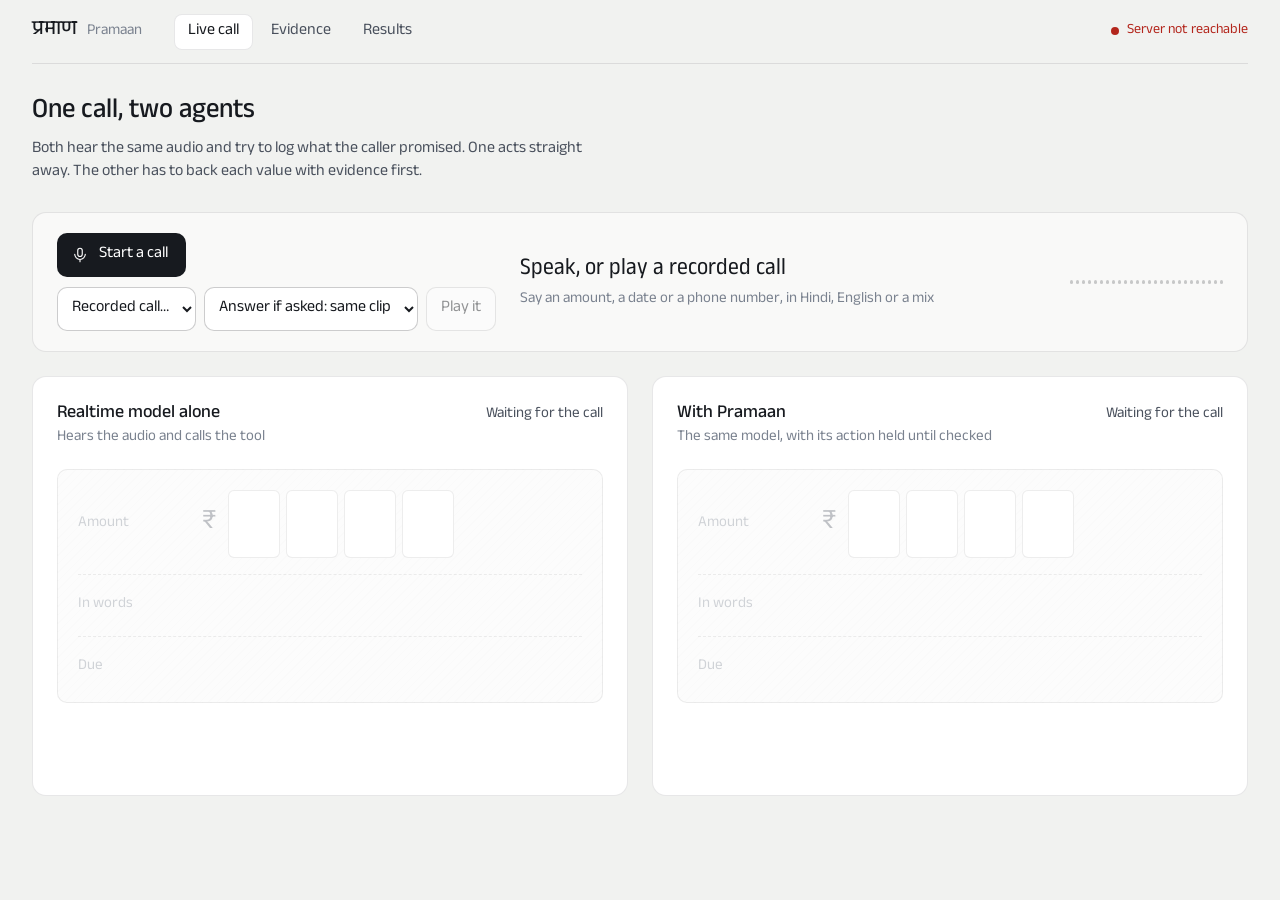
==== ui/index.html @ 0bd8510f "feat(live): add realtime guard server, recorder, offline replay and UI" ====
<!doctype html>
<html lang="en">
<head>
<meta charset="utf-8">
<meta name="viewport" content="width=device-width, initial-scale=1">
<title>Pramaan</title>
<link rel="icon" href="data:,">
<link rel="preconnect" href="https://fonts.googleapis.com">
<link rel="preconnect" href="https://fonts.gstatic.com" crossorigin>
<link href="https://fonts.googleapis.com/css2?family=Anek+Devanagari:wdth,wght@75..125,300..600&display=swap" rel="stylesheet">
<link rel="stylesheet" href="app.css">
</head>
<body>
<div class="shell">
  <div class="bar">
    <div class="mark">प्रमाण <span>Pramaan</span></div>
    <div class="tabs" role="tablist" aria-label="Views">
      <button role="tab" aria-selected="true" data-view="call">Live call</button>
      <button role="tab" aria-selected="false" data-view="evidence">Evidence</button>
      <button role="tab" aria-selected="false" data-view="results">Results</button>
    </div>
    <div class="chip" id="chip"><i></i><span id="chipText">Checking the server</span></div>
  </div>
  <div class="banner" id="fake" role="status">FAKE EVIDENCE. The evidence pipeline is not loaded, so the checks shown on the right are scripted. The two agents and their tool calls are real.</div>
  <div class="banner" id="offline" role="status">OFFLINE REPLAY. No network is used. Both agents repeat the tool call the realtime model made for this recording; the recognisers answer from the recorded cache, and the acoustic check, the decision and the ledger run for real.</div>
  <div class="banner" id="err" role="alert"></div>

  <section class="view on" id="call">
    <h1>One call, two agents</h1>
    <p class="lede">Both hear the same audio and try to log what the caller promised. One acts straight away. The other has to back each value with evidence first.</p>

    <div class="said" id="said">
      <div class="controls">
        <div class="line">
          <button class="play" id="mic">
            <svg viewBox="0 0 24 24" fill="none" stroke="currentColor" stroke-width="1.5" stroke-linecap="round" stroke-linejoin="round"><rect x="9" y="3" width="6" height="11" rx="3"/><path d="M5 11a7 7 0 0 0 14 0M12 18v3"/></svg>
            <span id="micLabel">Start a call</span>
          </button>
        </div>
        <div class="line">
          <label class="sr" for="clip">Recorded call</label>
          <select id="clip"><option value="">Recorded call…</option></select>
          <label class="sr" for="answer">Caller's answer if asked</label>
          <select id="answer"><option value="">Answer if asked: same clip</option><option value="-">Answer if asked: none</option></select>
          <button class="ghost" id="replay" disabled>Play it</button>
        </div>
      </div>
      <div class="quote" id="quote">Speak, or play a recorded call
        <small id="quoteSub">Say an amount, a date or a phone number, in Hindi, English or a mix</small></div>
      <div class="wave" aria-hidden="true" id="wave"></div>
    </div>

    <div class="pair">
      <article class="agent">
        <header><div><h2>Realtime model alone</h2><p>Hears the audio and calls the tool</p></div>
          <div class="status" id="stL">Waiting for the call</div></header>
        <dl class="slip" id="slipL">
          <div class="row" data-slot="amount_rupees"><dt>Amount</dt><dd><div class="cells" id="figL"></div></dd></div>
          <div class="row" data-slot="amount_rupees"><dt>In words</dt><dd class="words" id="wordsL">&nbsp;</dd></div>
          <div class="row" data-slot="due"><dt>Due</dt><dd class="day" id="dayL">&nbsp;</dd></div>
          <div class="row off" data-slot="phone"><dt>Phone</dt><dd><div class="cells phone" id="phoneL"></div></dd></div>
        </dl>
        <p class="note red" id="noteL"></p>
      </article>

      <article class="agent">
        <header><div><h2>With Pramaan</h2><p>The same model, with its action held until checked</p></div>
          <div class="status" id="stR">Waiting for the call</div></header>
        <dl class="slip" id="slipR">
          <div class="row" data-slot="amount_rupees"><dt>Amount</dt><dd><div class="cells" id="figR"></div></dd></div>
          <div class="row" data-slot="amount_rupees"><dt>In words</dt><dd class="words" id="wordsR">&nbsp;</dd></div>
          <div class="row" data-slot="due"><dt>Due</dt><dd class="day" id="dayR">&nbsp;</dd></div>
          <div class="row off" data-slot="phone"><dt>Phone</dt><dd><div class="cells phone" id="phoneR"></div></dd></div>
        </dl>
        <p class="note" id="noteR"></p>
        <div class="ask" id="askR">
          <p class="a"><span>Agent asks</span><b id="askText" style="font-weight:400"></b></p>
          <p class="c" id="ansBox" hidden><span id="ansMeta">Caller</span><b id="ansText" style="font-weight:400"></b></p>
        </div>
      </article>
    </div>
  </section>

  <section class="view" id="evidence">
    <h1 id="evTitle">Why the action was held</h1>
    <p class="lede" id="evLede">Each recogniser listens to the same audio separately, and none of them is told what the model proposed.</p>
    <div class="empty-state" id="evEmpty">No decision yet. Start a call or play a recorded one, and the evidence for the latest action appears here.</div>
    <div class="cols" id="evCols" hidden>
      <div class="panel">
        <h2>What each one heard</h2>
        <table>
          <thead><tr><th>Listener</th><th>Heard</th><th>Value</th><th class="n">Its own confidence</th></tr></thead>
          <tbody id="evRows"></tbody>
        </table>
      </div>
      <div class="panel">
        <h2>When each answer arrived</h2>
        <div class="fall" id="fall"></div>
        <div class="axis"><span></span><div id="axis"></div></div>
        <dl class="kv" id="kv"></dl>
        <h2 style="margin-top:20px">Ledger</h2>
        <ol class="steps" id="steps"></ol>
      </div>
    </div>
  </section>

  <section class="view" id="results">
    <div class="tabs sets" id="sets" hidden><button data-set="synthetic" aria-pressed="true">Synthetic voices</button><button data-set="fresh" aria-pressed="false" hidden>Locked set</button><button data-set="human" aria-pressed="false" hidden>Recorded people</button></div>
    <h1 id="resTitle">The same recorded calls, several ways</h1>
    <p class="lede" id="resLede">Each dot is one call where a caller stated an amount, a date or a number. A red dot is a wrong value that was acted on without anyone being asked.</p>
    <div class="empty-state" id="resEmpty" hidden>No results yet. Run <code>make eval</code>; it writes <code>results/headline.json</code>, and this page shows whatever it contains.</div>
    <div id="resBody" hidden>
      <div class="arms" id="arms"></div>
      <div class="legend"><span><i></i>Right value</span><span><i class="q"></i>Caller was asked</span><span><i class="w"></i>Wrong value, acted on</span></div>
      <div class="cert" id="cert" hidden><div class="big" id="certBig"></div><p id="certText"></p></div>
      <div class="curve" id="curveBox" hidden>
        <h2>Errors against how often it acts without asking</h2>
        <p class="lede" style="margin-top:4px">Moving right, the gate lets more actions through unasked. Lower is better.</p>
        <div id="curve"></div>
        <div class="legend" id="curveLegend"></div>
      </div>
      <div class="sub">
        <div class="panel" id="ablBox" hidden><h2>With one part removed</h2><table><thead><tr><th>Variant</th><th class="n">Wrong, unnoticed</th><th class="n">Asked</th></tr></thead><tbody id="abl"></tbody></table></div>
        <div class="panel" id="shapBox" hidden><h2>What each stage contributed</h2><div class="fall" id="shap"></div></div>
      </div>
      <div id="analysis" hidden>
        <div class="sub">
          <div class="panel"><h2>What happened to the realtime model's wrong values</h2><div class="tiles" id="fate"></div></div>
          <div class="panel" id="qBox" hidden><h2>After the caller was asked</h2><div class="tiles" id="qOut"></div><p class="lede" id="qNote"></p></div>
        </div>
        <div class="sub">
          <div class="panel"><h2>Against asking when two transcribers disagree</h2><table><thead><tr><th>Baseline</th><th class="n">Its result</th><th class="n">Pramaan, no more questions</th><th class="n">Pramaan, no more errors</th></tr></thead><tbody id="matched"></tbody></table><p class="lede">Read off Pramaan's curve after the fact, not certified operating points.</p></div>
          <div class="panel"><h2>By language, and if a vendor is down</h2><table><thead><tr><th>Slice</th><th class="n">Calls</th><th class="n">Sarvam baseline wrong / asked</th><th class="n">Pramaan wrong / asked</th></tr></thead><tbody id="slices"></tbody></table><p class="lede" id="costLine"></p></div>
        </div>
      </div>
    </div>
  </section>
</div>
<script src="app.js"></script>
</body>
</html>
---- ui/app.css ----
/* Direction: a bank counter. The amount is written in figures and in words, and the two must agree.
   Surfaces stay neutral; red ink appears only on the part in doubt. */
:root {
  --paper: #F1F2F0;
  --surface: #F9F9F8;
  --raised: #FFFFFF;
  --ink: #171A1F;
  --ink-2: #4A515D;
  --ink-3: #7A828F;
  --line: rgba(23, 26, 31, .10);
  --line-strong: rgba(23, 26, 31, .22);
  --doubt: #B3261C;
  --doubt-wash: #F8E8E5;
  --ease: cubic-bezier(.2, .7, .2, 1);
  --font: "Anek Devanagari", "Noto Sans Devanagari", system-ui, sans-serif;
}
* { box-sizing: border-box; }
html { background: var(--paper); }
body {
  margin: 0; color: var(--ink); font-family: var(--font); font-size: 16px; line-height: 1.45;
  font-variation-settings: "wdth" 100; font-variant-numeric: tabular-nums; -webkit-font-smoothing: antialiased;
}
button { font: inherit; color: inherit; }
:focus-visible { outline: 2px solid var(--ink); outline-offset: 2px; border-radius: 6px; }

.shell { max-width: 1440px; margin: 0 auto; padding: 0 32px 48px; }

.bar { display: flex; align-items: center; gap: 32px; height: 64px; border-bottom: 1px solid var(--line); }
.mark { display: flex; align-items: baseline; gap: 10px; font-weight: 500; font-size: 20px; letter-spacing: 0; }
.mark span { font-size: 15px; color: var(--ink-3); font-weight: 400; }
.tabs { display: flex; gap: 4px; }
.tabs button {
  height: 36px; padding: 0 14px; border: 0; background: none; border-radius: 8px; color: var(--ink-2); cursor: pointer;
  transition: background-color .15s var(--ease), color .15s var(--ease);
}
.tabs button:hover { background: rgba(23, 26, 31, .05); }
.sets { margin-bottom: 16px; }
.tiles { display: flex; flex-wrap: wrap; gap: 24px; margin-top: 12px; }
.tiles div { min-width: 96px; }
.tiles b { display: block; font-size: 32px; line-height: 1.1; font-weight: 500; }
.tiles b.bad { color: var(--doubt); }
.tiles span { font-size: 14px; color: var(--ink-2); }
.tabs button[aria-selected="true"], .tabs button[aria-pressed="true"] { background: var(--raised); color: var(--ink); box-shadow: inset 0 0 0 1px var(--line); }
.sample { margin-left: auto; font-size: 14px; color: var(--ink-3); }

.view { display: none; padding-top: 32px; }
.view.on { display: block; }
h1 { margin: 0; font-size: 28px; line-height: 1.2; font-weight: 500; font-variation-settings: "wdth" 96; }
h2 { margin: 0; font-size: 18px; font-weight: 500; }
.lede { margin: 8px 0 0; color: var(--ink-2); max-width: 64ch; }

/* What the caller said */
.said { display: grid; grid-template-columns: auto 1fr auto; align-items: center; gap: 24px; margin-top: 28px;
  padding: 20px 24px; background: var(--surface); border: 1px solid var(--line); border-radius: 14px; }
.play { display: inline-flex; align-items: center; gap: 10px; height: 44px; padding: 0 18px 0 14px; border: 0; border-radius: 10px;
  background: var(--ink); color: #fff; cursor: pointer; transition: transform .1s var(--ease), background-color .15s var(--ease); }
.play:hover { background: #2A2F38; }
.play:active { transform: scale(.98); }
.play svg { width: 18px; height: 18px; }
.quote { font-size: 24px; line-height: 1.3; font-variation-settings: "wdth" 92; }
.quote small { display: block; margin-top: 4px; font-size: 15px; color: var(--ink-3); font-variation-settings: "wdth" 100; }
.wave { display: flex; align-items: center; gap: 3px; height: 40px; }
.wave i { width: 3px; border-radius: 2px; background: var(--line-strong); }
.playing .wave i { background: var(--ink-2); }

/* The two agents */
.pair { display: grid; grid-template-columns: 1fr 1fr; gap: 24px; margin-top: 24px; align-items: start; }
.agent { padding: 24px; background: var(--raised); border: 1px solid var(--line); border-radius: 14px; min-height: 468px; }
.agent header { display: flex; justify-content: space-between; align-items: baseline; gap: 16px; }
.agent header p { margin: 0; font-size: 15px; color: var(--ink-3); }
.status { font-size: 15px; color: var(--ink-2); }
.status b { font-weight: 500; color: var(--ink); }
.status.held b { color: var(--doubt); }

/* The slip: the one rich element. Boxed figures above, the same amount in words below. */
.slip { margin-top: 20px; padding: 20px; border-radius: 10px; border: 1px solid var(--line-strong);
  background:
    repeating-linear-gradient(135deg, rgba(23,26,31,.028) 0 1px, transparent 1px 6px),
    var(--surface);
  opacity: .35; transition: opacity .3s var(--ease); }
.slip.live { opacity: 1; }
.row { display: grid; grid-template-columns: 108px 1fr; align-items: center; gap: 16px; }
.row + .row { margin-top: 16px; padding-top: 16px; border-top: 1px dashed var(--line-strong); }
.row dt { font-size: 15px; color: var(--ink-3); }
.row dd { margin: 0; min-height: 28px; }
.cells { display: flex; align-items: stretch; gap: 6px; }
.cells .rs { align-self: center; margin-right: 6px; font-size: 28px; color: var(--ink-2); }
.cell { position: relative; width: 52px; height: 68px; display: grid; place-items: center; background: var(--raised);
  border: 1px solid var(--line-strong); border-radius: 6px; font-size: 44px; line-height: 1; font-weight: 500;
  font-variation-settings: "wdth" 112; padding-top: 6px; transition: background-color .25s var(--ease), border-color .25s var(--ease), color .25s var(--ease); }
.cell.gap { width: 10px; border: 0; background: none; font-size: 28px; color: var(--ink-3); }
.cell.doubt { background: var(--doubt-wash); border-color: var(--doubt); color: var(--doubt); }
.cell.doubt::after { content: attr(data-alt); position: absolute; right: 4px; top: 3px; font-size: 14px; font-weight: 400;
  font-variation-settings: "wdth" 100; color: var(--doubt); opacity: .8; }
.words { font-size: 20px; font-variation-settings: "wdth" 92; }
.words.doubt { color: var(--doubt); }
.day { font-size: 20px; font-variation-settings: "wdth" 92; }

.note { margin: 20px 0 0; padding-left: 14px; border-left: 2px solid var(--line-strong); color: var(--ink-2); max-width: 52ch;
  opacity: 0; transform: translateY(4px); transition: opacity .25s var(--ease), transform .25s var(--ease); }
.note.on { opacity: 1; transform: none; }
.note.red { border-color: var(--doubt); color: var(--ink); }
.note strong { font-weight: 500; }
.ask { margin: 20px 0 0; display: grid; gap: 8px; opacity: 0; transform: translateY(4px);
  transition: opacity .25s var(--ease), transform .25s var(--ease); }
.ask.on { opacity: 1; transform: none; }
.ask p { margin: 0; padding: 12px 16px; border-radius: 10px; max-width: 46ch; }
.ask .a { background: var(--paper); }
.ask .c { justify-self: end; background: var(--ink); color: #fff; }
.ask span { display: block; font-size: 14px; color: var(--ink-3); margin-bottom: 2px; }
.ask .c span { color: rgba(255,255,255,.62); }

/* Evidence */
.cols { display: grid; grid-template-columns: minmax(0, 7fr) minmax(0, 5fr); gap: 24px; margin-top: 28px; align-items: start; }
.panel { background: var(--raised); border: 1px solid var(--line); border-radius: 14px; padding: 24px; }
table { width: 100%; border-collapse: collapse; margin-top: 16px; }
th { text-align: left; font-weight: 400; font-size: 15px; color: var(--ink-3); padding: 0 12px 8px 0; border-bottom: 1px solid var(--line); }
td { padding: 12px 12px 12px 0; border-bottom: 1px solid var(--line); vertical-align: baseline; }
tr:last-child td { border-bottom: 0; }
td.n, th.n { text-align: right; padding-right: 0; }
td small { display: block; color: var(--ink-3); font-size: 14px; }
.heard { font-size: 18px; font-weight: 500; }
.bad { color: var(--doubt); }
.late { color: var(--ink-3); }

.fall { margin-top: 20px; position: relative; padding-bottom: 28px; }
.fall .lane { display: grid; grid-template-columns: 148px 1fr; align-items: center; gap: 12px; height: 32px; }
.fall .lane span { font-size: 15px; color: var(--ink-2); white-space: nowrap; }
.track { position: relative; height: 12px; }
.track b { position: absolute; top: 0; height: 12px; border-radius: 3px; background: var(--ink-2); }
.track b.late { background: none; box-shadow: inset 0 0 0 1px var(--line-strong);
  background-image: repeating-linear-gradient(135deg, var(--line-strong) 0 1px, transparent 1px 5px); }
.deadline { position: absolute; top: 0; bottom: 20px; left: calc(160px + (100% - 160px) * .75); width: 0; border-left: 1px dashed var(--doubt); }
.deadline em { position: absolute; bottom: -22px; left: -64px; width: 128px; text-align: center; font-style: normal; font-size: 14px; color: var(--doubt); }
.axis { display: grid; grid-template-columns: 148px 1fr; gap: 12px; margin-top: 4px; font-size: 14px; color: var(--ink-3); }
.axis div { display: flex; justify-content: space-between; }
.kv { margin: 16px 0 0; display: grid; grid-template-columns: auto 1fr; gap: 8px 16px; font-size: 15px; }
.kv dt { color: var(--ink-3); } .kv dd { margin: 0; overflow-wrap: anywhere; }

/* Results */
.arms { margin-top: 28px; background: var(--raised); border: 1px solid var(--line); border-radius: 14px; padding: 8px 24px; }
.arm { display: grid; grid-template-columns: 232px 1fr 112px 112px; align-items: center; gap: 24px; padding: 16px 0; border-bottom: 1px solid var(--line); }
.arm:last-child { border-bottom: 0; }
.arm.head { padding: 12px 0 8px; font-size: 15px; color: var(--ink-3); }
.arm h3 { margin: 0; font-size: 18px; font-weight: 500; }
.arm p { margin: 2px 0 0; font-size: 15px; color: var(--ink-3); }
.dots { display: grid; grid-template-columns: repeat(50, 1fr); gap: 4px; max-width: 760px; }
.dots i { aspect-ratio: 1; border-radius: 50%; background: rgba(23,26,31,.13); }
.dots i.w { background: var(--doubt); }
.dots i.q { background: none; box-shadow: inset 0 0 0 1.5px var(--ink-2); }
.fig { text-align: right; font-size: 28px; font-weight: 500; font-variation-settings: "wdth" 108; line-height: 1; }
.fig small { font-size: 15px; font-weight: 400; color: var(--ink-3); margin-left: 2px; }
.fig.bad { color: var(--doubt); }
.arm.ours { margin: 0 -24px; padding-left: 24px; padding-right: 24px; background: var(--surface); border-radius: 0 0 14px 14px; }
.legend { display: flex; gap: 24px; margin-top: 16px; font-size: 15px; color: var(--ink-2); }
.legend span { display: inline-flex; align-items: center; gap: 8px; }
.legend i { width: 10px; height: 10px; border-radius: 50%; background: rgba(23,26,31,.13); }
.legend i.w { background: var(--doubt); } .legend i.q { background: none; box-shadow: inset 0 0 0 1.5px var(--ink-2); }
.cert { margin-top: 24px; display: grid; grid-template-columns: auto 1fr; gap: 24px; align-items: center; padding: 20px 24px;
  border: 1px solid var(--line-strong); border-radius: 10px;
  background: repeating-linear-gradient(135deg, rgba(23,26,31,.028) 0 1px, transparent 1px 6px), var(--surface); }
.cert .big { font-size: 44px; line-height: 1; font-weight: 500; font-variation-settings: "wdth" 112; }
.cert p { margin: 0; color: var(--ink-2); max-width: 70ch; }
.cert p strong { color: var(--ink); font-weight: 500; }

@media (max-width: 960px) {
  .shell { padding: 0 16px 32px; }
  .bar { flex-wrap: wrap; height: auto; padding: 12px 0; gap: 12px; }
  .sample { margin-left: 0; width: 100%; }
  .said, .pair, .cols, .cert { grid-template-columns: 1fr; }
  .wave { display: none; }
  .quote { font-size: 20px; }
  .cell { width: 40px; height: 56px; font-size: 34px; }
  .row { grid-template-columns: 1fr; gap: 6px; }
  .arm { grid-template-columns: 1fr 1fr; gap: 12px; }
  .arm .dots { grid-column: 1 / -1; order: 3; grid-template-columns: repeat(25, 1fr); }
  .arm.head { display: none; }
  .fall .lane, .axis { grid-template-columns: 104px 1fr; }
  .deadline { left: calc(116px + (100% - 116px) * .75); }
}
@media (prefers-reduced-motion: reduce) { * { transition: none !important; } }

/* ---- additions for the live app ---- */
.chip { margin-left: auto; display: inline-flex; align-items: center; gap: 8px; font-size: 14px; color: var(--ink-3); }
.chip i { width: 8px; height: 8px; border-radius: 50%; background: var(--ink-3); }
.chip.ok i { background: #2E7D4F; }
.chip.bad { color: var(--doubt); } .chip.bad i { background: var(--doubt); }
.banner { display: none; margin-top: 16px; padding: 10px 16px; border: 1px solid var(--doubt); border-radius: 10px;
  background: var(--doubt-wash); color: var(--doubt); font-weight: 500; }
.banner.on { display: block; }
.said { grid-template-columns: auto 1fr auto; }
.controls { display: flex; flex-direction: column; gap: 10px; }
.controls .line { display: flex; gap: 8px; align-items: center; flex-wrap: wrap; }
.play.live { background: var(--doubt); }
.ghost { height: 44px; padding: 0 14px; border-radius: 10px; border: 1px solid var(--line-strong); background: var(--raised); cursor: pointer; }
.ghost:hover { background: var(--surface); }
.ghost:disabled, .play:disabled { opacity: .45; cursor: default; }
select { font: inherit; color: inherit; height: 44px; max-width: 220px; padding: 0 10px; border-radius: 10px;
  border: 1px solid var(--line-strong); background: var(--raised); }
label.sr { position: absolute; width: 1px; height: 1px; overflow: hidden; clip: rect(0 0 0 0); }
.quote { min-width: 0; }
.wave i { height: 4px; transition: height .08s linear; }
.cells { flex-wrap: wrap; }
.cells.phone .cell { width: 38px; height: 52px; font-size: 32px; }
.cell.empty { color: transparent; }
.row.off { display: none; }
.agent { min-height: 420px; }
.note { display: none; } .note.on { display: block; }
.ask { display: none; } .ask.on { display: grid; }
.ask p[hidden] { display: none; }
.empty-state { margin-top: 28px; padding: 32px 24px; border: 1px dashed var(--line-strong); border-radius: 14px; color: var(--ink-2); }
.track b.self { background: var(--doubt); }
.deadline { left: 0; }
.curve { margin-top: 24px; background: var(--raised); border: 1px solid var(--line); border-radius: 14px; padding: 24px; }
.curve svg { width: 100%; height: auto; display: block; margin-top: 12px; }
.curve text { font-family: var(--font); font-size: 13px; fill: var(--ink-3); }
.sub { margin-top: 24px; display: grid; grid-template-columns: 1fr 1fr; gap: 24px; }
.steps { margin: 12px 0 0; padding: 0; list-style: none; display: flex; flex-wrap: wrap; gap: 6px 4px; font-size: 15px; color: var(--ink-2); }
.steps li + li::before { content: "→"; margin: 0 6px; color: var(--ink-3); }
.steps li.voided { color: var(--doubt); }
.fig.na { color: var(--ink-3); font-size: 18px; font-weight: 400; }
.arm { grid-template-columns: 232px 1fr 112px 112px; }
@media (max-width: 960px) {
  .chip { margin-left: 0; }
  .sub { grid-template-columns: 1fr; }
  .cells.phone .cell { width: 27px; height: 40px; font-size: 22px; }
  .cells.phone { gap: 3px; }
  select { max-width: 100%; flex: 1; }
  .agent { padding: 16px; min-height: 0; }
  .panel { padding: 16px; overflow-x: auto; }
  .arm { grid-template-columns: 1fr 1fr; }
  .deadline { left: 0; }
}
.fall { --lab: 148px; --f: .75; }
.fall .lane, .axis { grid-template-columns: var(--lab) 1fr; }
.deadline { left: calc(var(--lab) + 12px + (100% - var(--lab) - 12px) * var(--f)); }
.day.bad { color: var(--doubt); }
@media (max-width: 960px) {
  .fall { --lab: 104px; }
  .fall .lane, .axis { grid-template-columns: var(--lab) 1fr; }
  .deadline { left: calc(var(--lab) + 12px + (100% - var(--lab) - 12px) * var(--f)); }
  .axis { --lab: 104px; }
}
.axis { --lab: 148px; }
.row + .row { margin-top: 0; padding-top: 0; border-top: 0; }
.row:not(.off) ~ .row:not(.off) { margin-top: 16px; padding-top: 16px; border-top: 1px dashed var(--line-strong); }
.cells.phone { flex-wrap: nowrap; }
@media (max-width: 960px) {
  .said { grid-template-columns: 1fr; gap: 16px; }
  .cells.phone { gap: 3px; }
  .cells.phone .cell { flex: 1 1 0; min-width: 0; max-width: 30px; width: auto; height: 40px; font-size: 22px; }
  .cells.phone .cell.doubt::after { font-size: 11px; right: 2px; top: 1px; }
  .slip { padding: 14px; }
}
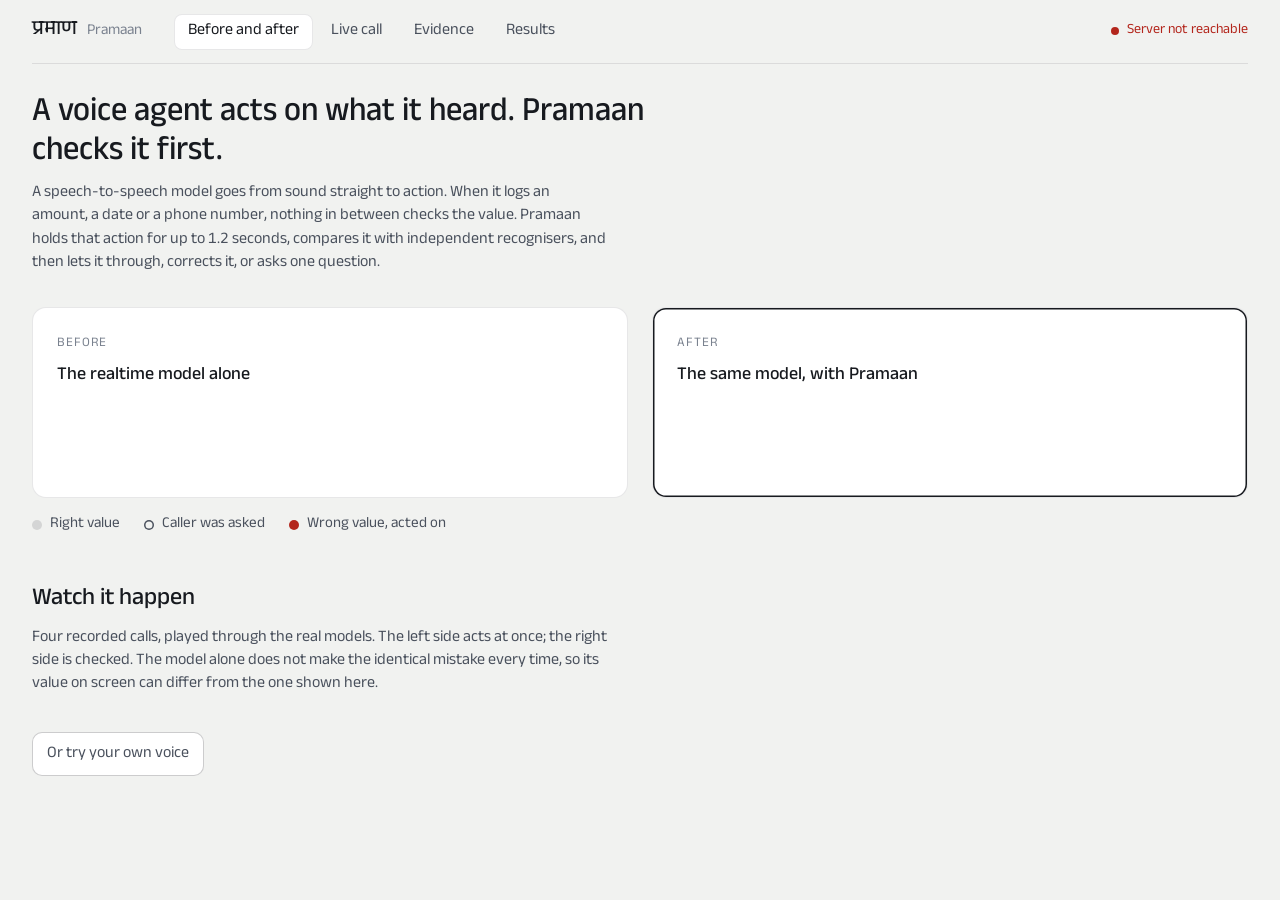
==== commit a0a00463: "feat(ui): add before-and-after view with four playable demo calls" ====
--- a/ui/index.html
+++ b/ui/index.html
@@ -15,7 +15,8 @@
   <div class="bar">
     <div class="mark">प्रमाण <span>Pramaan</span></div>
     <div class="tabs" role="tablist" aria-label="Views">
-      <button role="tab" aria-selected="true" data-view="call">Live call</button>
+      <button role="tab" aria-selected="true" data-view="overview">Before and after</button>
+      <button role="tab" aria-selected="false" data-view="call">Live call</button>
       <button role="tab" aria-selected="false" data-view="evidence">Evidence</button>
       <button role="tab" aria-selected="false" data-view="results">Results</button>
     </div>
@@ -25,7 +26,41 @@
   <div class="banner" id="offline" role="status">OFFLINE REPLAY. No network is used. Both agents repeat the tool call the realtime model made for this recording; the recognisers answer from the recorded cache, and the acoustic check, the decision and the ledger run for real.</div>
   <div class="banner" id="err" role="alert"></div>
 
-  <section class="view on" id="call">
+  <section class="view on" id="overview">
+    <h1>A voice agent acts on what it heard. Pramaan checks it first.</h1>
+    <p class="lede">A speech-to-speech model goes from sound straight to action. When it logs an amount, a date or a phone number, nothing in between checks the value. Pramaan holds that action for up to 1.2 seconds, compares it with independent recognisers, and then lets it through, corrects it, or asks one question.</p>
+
+    <div class="ba" id="ba" hidden>
+      <article class="panel before">
+        <span class="tag">Before</span>
+        <h2>The realtime model alone</h2>
+        <div class="big bad" id="baBefore"></div>
+        <p id="baBeforeText"></p>
+        <div class="dots" id="baBeforeDots" role="img"></div>
+      </article>
+      <article class="panel after">
+        <span class="tag">After</span>
+        <h2>The same model, with Pramaan</h2>
+        <div class="big" id="baAfter"></div>
+        <p id="baAfterText"></p>
+        <div class="dots" id="baAfterDots" role="img"></div>
+      </article>
+    </div>
+    <div class="legend"><span><i></i>Right value</span><span><i class="q"></i>Caller was asked</span><span><i class="w"></i>Wrong value, acted on</span></div>
+    <p class="lede" id="baNote"></p>
+
+    <div class="panel flow" id="flow" hidden>
+      <h2>What happened to the model's wrong values</h2>
+      <div class="tiles" id="flowTiles"></div>
+    </div>
+
+    <h2 class="sec">Watch it happen</h2>
+    <p class="lede">Four recorded calls, played through the real models. The left side acts at once; the right side is checked. The model alone does not make the identical mistake every time, so its value on screen can differ from the one shown here.</p>
+    <div class="cards" id="cards"></div>
+    <p class="lede"><button class="ghost" id="goLive">Or try your own voice</button></p>
+  </section>
+
+  <section class="view" id="call">
     <h1>One call, two agents</h1>
     <p class="lede">Both hear the same audio and try to log what the caller promised. One acts straight away. The other has to back each value with evidence first.</p>
 
--- a/ui/app.css
+++ b/ui/app.css
@@ -35,6 +35,31 @@
 }
 .tabs button:hover { background: rgba(23, 26, 31, .05); }
 .sets { margin-bottom: 16px; }
+#overview h1 { max-width: 34ch; font-size: 34px; line-height: 1.15; }
+#goLive { margin-top: 8px; }
+.ba { display: grid; grid-template-columns: 1fr 1fr; gap: 24px; margin-top: 32px; }
+.ba h2 { margin: 8px 0 0; }
+.ba .tag { font-size: 13px; letter-spacing: .08em; text-transform: uppercase; color: var(--ink-3); }
+.ba .big { font-size: 88px; line-height: 1; font-weight: 500; font-variation-settings: "wdth" 112; margin: 16px 0 8px; }
+.ba .big.bad { color: var(--doubt); }
+.ba .big small { font-size: 20px; color: var(--ink-3); font-weight: 400; margin-left: 8px; }
+.ba p { margin: 0 0 20px; color: var(--ink-2); min-height: 3em; }
+.ba .dots { grid-template-columns: repeat(20, 1fr); gap: 6px; max-width: 420px; }
+.ba .after { box-shadow: inset 0 0 0 1.5px var(--ink); }
+.flow { margin-top: 24px; }
+h2.sec { margin: 48px 0 0; font-size: 24px; font-weight: 500; }
+.cards { display: grid; grid-template-columns: repeat(4, 1fr); gap: 16px; margin-top: 20px; }
+.card { background: var(--raised); border: 1px solid var(--line); border-radius: 14px; padding: 20px; display: flex; flex-direction: column; gap: 12px; }
+.card h3 { margin: 0; font-size: 17px; font-weight: 500; }
+.card .said { font-size: 16px; color: var(--ink-2); margin: 0; padding: 0; background: none; border: 0; display: block; }
+.card dl { margin: 0; display: grid; grid-template-columns: auto 1fr; gap: 4px 12px; font-size: 15px; }
+.card dt { color: var(--ink-3); }
+.card dd { margin: 0; }
+.card dd.bad { color: var(--doubt); text-decoration: line-through; text-decoration-thickness: 1px; }
+.card .why { font-size: 14px; color: var(--ink-3); margin: 0; flex: 1; }
+.card button { align-self: flex-start; }
+@media (max-width: 1100px) { .cards { grid-template-columns: 1fr 1fr; } }
+@media (max-width: 720px) { .ba, .cards { grid-template-columns: 1fr; } .ba .big { font-size: 64px; } }
 .tiles { display: flex; flex-wrap: wrap; gap: 24px; margin-top: 12px; }
 .tiles div { min-width: 96px; }
 .tiles b { display: block; font-size: 32px; line-height: 1.1; font-weight: 500; }
@@ -64,7 +89,7 @@
 .playing .wave i { background: var(--ink-2); }
 
 /* The two agents */
-.pair { display: grid; grid-template-columns: 1fr 1fr; gap: 24px; margin-top: 24px; align-items: start; }
+.pair { display: grid; grid-template-columns: minmax(0, 1fr) minmax(0, 1fr); gap: 24px; margin-top: 24px; align-items: start; }
 .agent { padding: 24px; background: var(--raised); border: 1px solid var(--line); border-radius: 14px; min-height: 468px; }
 .agent header { display: flex; justify-content: space-between; align-items: baseline; gap: 16px; }
 .agent header p { margin: 0; font-size: 15px; color: var(--ink-3); }
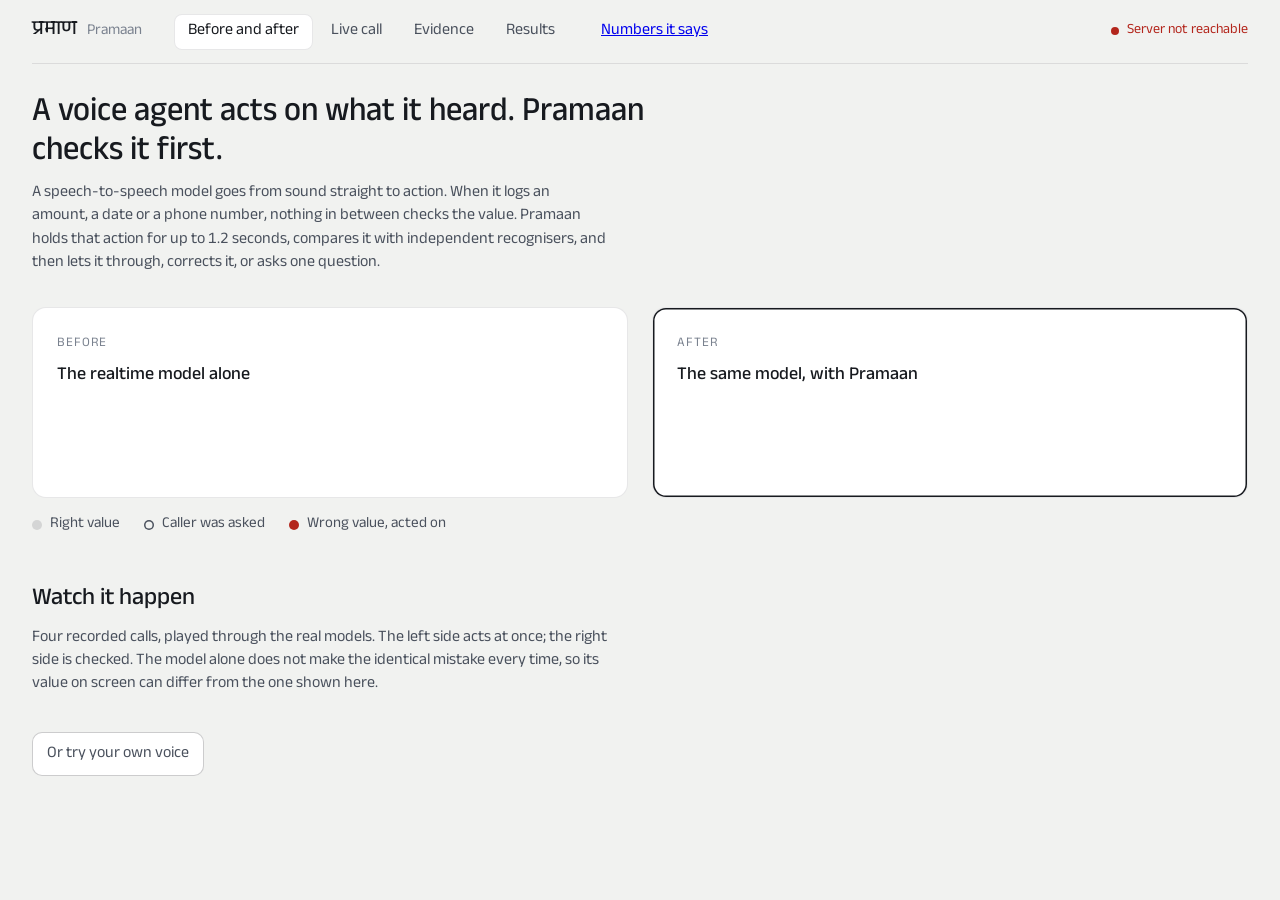
==== commit bd7ebbb9: "feat(eval): score locked set 2 and show it in the results view" ====
--- a/ui/index.html
+++ b/ui/index.html
@@ -20,6 +20,7 @@
       <button role="tab" aria-selected="false" data-view="evidence">Evidence</button>
       <button role="tab" aria-selected="false" data-view="results">Results</button>
     </div>
+    <a class="side" href="speak.html">Numbers it says</a>
     <div class="chip" id="chip"><i></i><span id="chipText">Checking the server</span></div>
   </div>
   <div class="banner" id="fake" role="status">FAKE EVIDENCE. The evidence pipeline is not loaded, so the checks shown on the right are scripted. The two agents and their tool calls are real.</div>
@@ -140,7 +141,7 @@
   </section>
 
   <section class="view" id="results">
-    <div class="tabs sets" id="sets" hidden><button data-set="synthetic" aria-pressed="true">Synthetic voices</button><button data-set="fresh" aria-pressed="false" hidden>Locked set</button><button data-set="human" aria-pressed="false" hidden>Recorded people</button></div>
+    <div class="tabs sets" id="sets" hidden><button data-set="synthetic" aria-pressed="true">Synthetic voices</button><button data-set="fresh2" aria-pressed="false" hidden>Locked set 2</button><button data-set="fresh" aria-pressed="false" hidden>Locked set 1</button><button data-set="human" aria-pressed="false" hidden>Recorded people</button></div>
     <h1 id="resTitle">The same recorded calls, several ways</h1>
     <p class="lede" id="resLede">Each dot is one call where a caller stated an amount, a date or a number. A red dot is a wrong value that was acted on without anyone being asked.</p>
     <div class="empty-state" id="resEmpty" hidden>No results yet. Run <code>make eval</code>; it writes <code>results/headline.json</code>, and this page shows whatever it contains.</div>
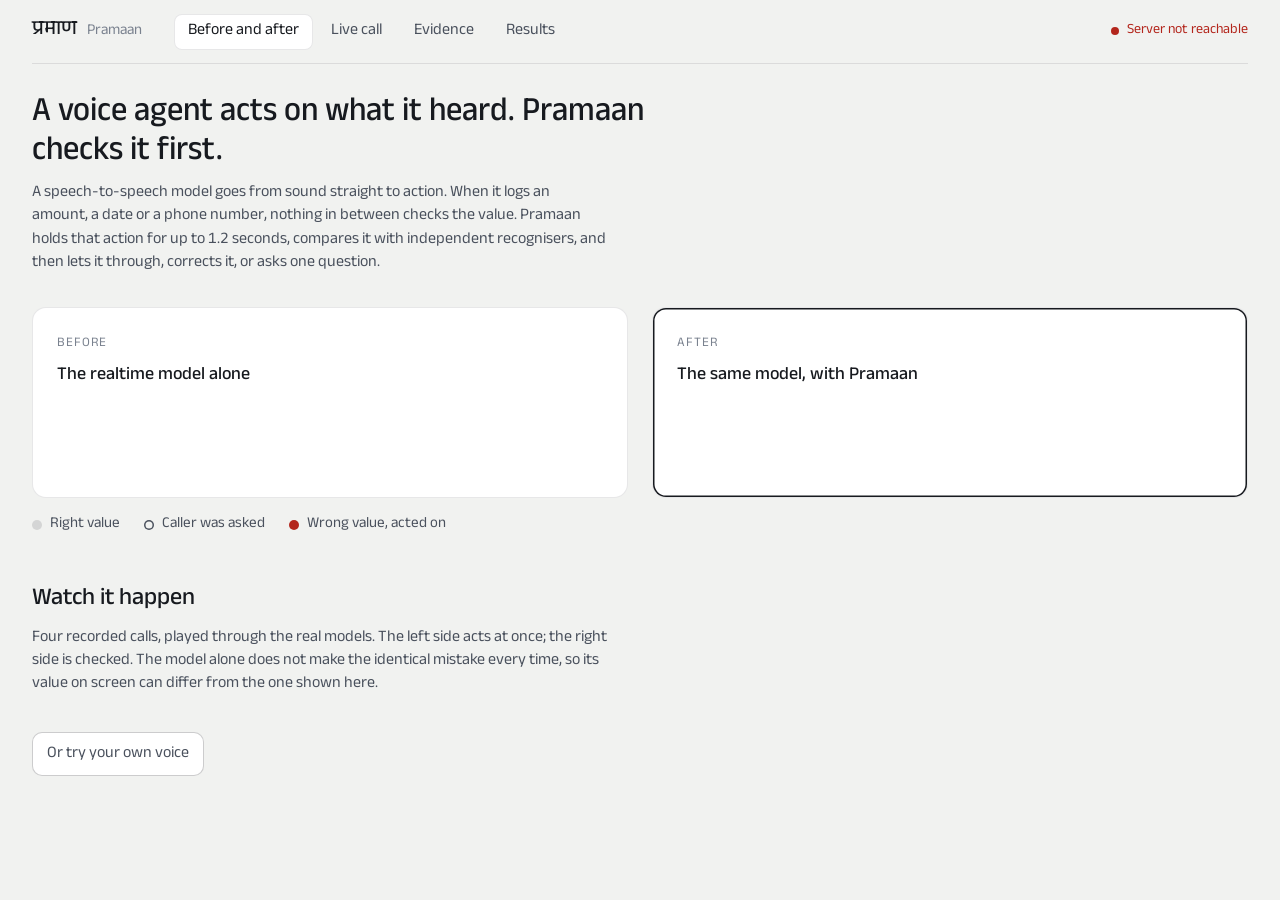
==== commit 46570f5b: "fix(live): drop the speak router wiring committed without its package" ====
--- a/ui/index.html
+++ b/ui/index.html
@@ -20,7 +20,6 @@
       <button role="tab" aria-selected="false" data-view="evidence">Evidence</button>
       <button role="tab" aria-selected="false" data-view="results">Results</button>
     </div>
-    <a class="side" href="speak.html">Numbers it says</a>
     <div class="chip" id="chip"><i></i><span id="chipText">Checking the server</span></div>
   </div>
   <div class="banner" id="fake" role="status">FAKE EVIDENCE. The evidence pipeline is not loaded, so the checks shown on the right are scripted. The two agents and their tool calls are real.</div>
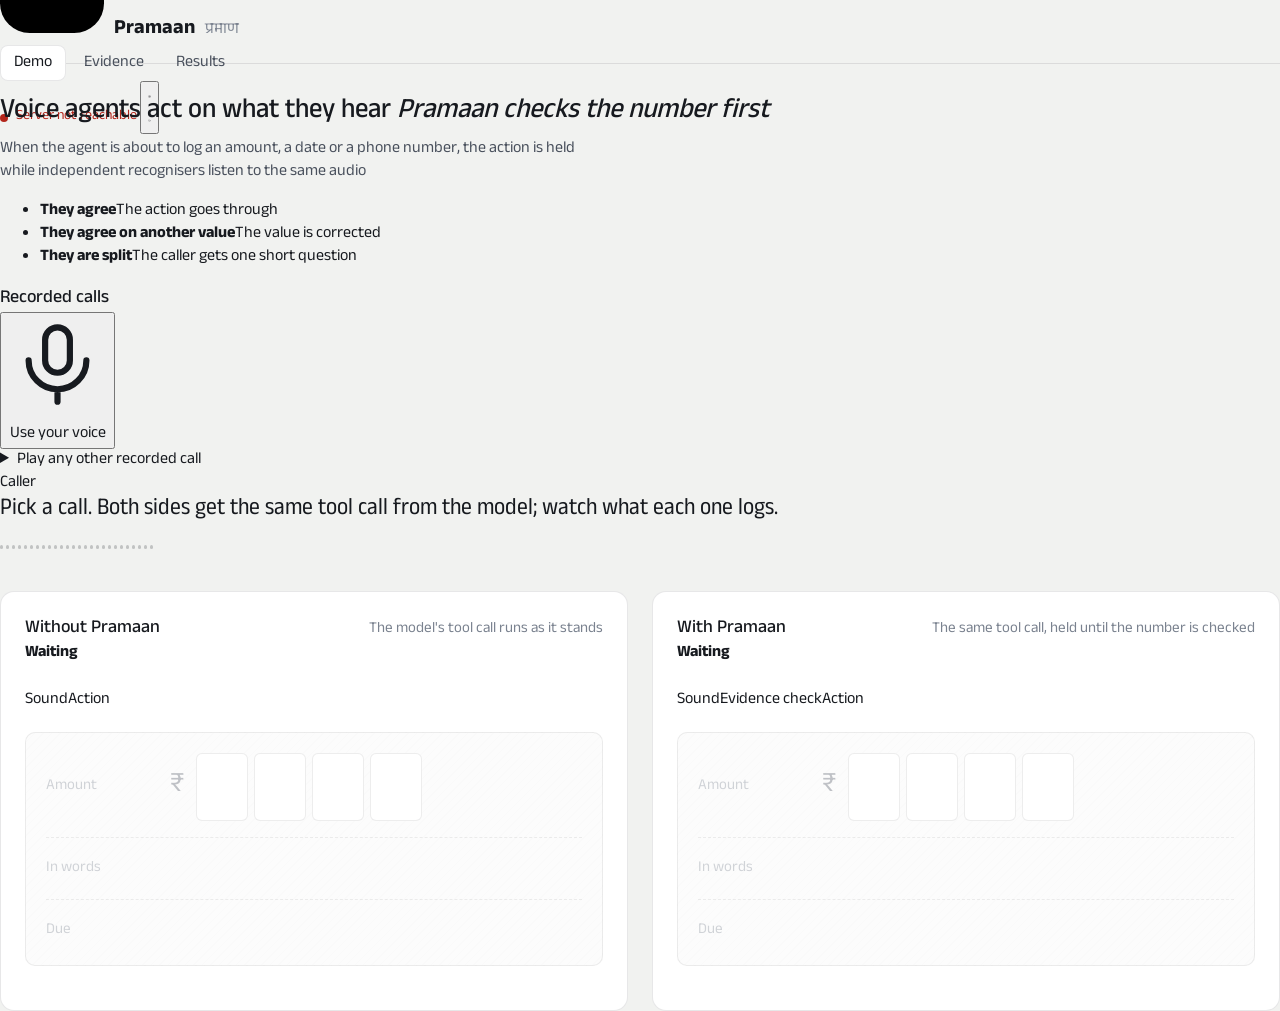
==== commit 11933f79: "feat(te): add Telugu with its own lexicon, acoustic model and measured results" ====
--- a/ui/index.html
+++ b/ui/index.html
@@ -5,121 +5,165 @@
 <meta name="viewport" content="width=device-width, initial-scale=1">
 <title>Pramaan</title>
 <link rel="icon" href="data:,">
+<script>
+  // Dark is the default, as in the Equal app. Set before first paint so a saved choice does not flash.
+  let saved = null;
+  try { saved = localStorage.getItem('pramaan-theme'); } catch (e) { /* private mode */ }
+  document.documentElement.dataset.theme = saved || 'dark';
+</script>
 <link rel="preconnect" href="https://fonts.googleapis.com">
 <link rel="preconnect" href="https://fonts.gstatic.com" crossorigin>
-<link href="https://fonts.googleapis.com/css2?family=Anek+Devanagari:wdth,wght@75..125,300..600&display=swap" rel="stylesheet">
-<link rel="stylesheet" href="app.css">
+<link href="https://fonts.googleapis.com/css2?family=Anek+Devanagari:wght@400..700&family=DM+Sans:opsz,wght@9..40,400..800&display=swap" rel="stylesheet">
+<link rel="stylesheet" href="app.css?v=22">
 </head>
 <body>
-<div class="shell">
-  <div class="bar">
-    <div class="mark">प्रमाण <span>Pramaan</span></div>
-    <div class="tabs" role="tablist" aria-label="Views">
-      <button role="tab" aria-selected="true" data-view="overview">Before and after</button>
-      <button role="tab" aria-selected="false" data-view="call">Live call</button>
+<header class="bar">
+  <div class="wrap bar-in">
+    <div class="mark">
+      <svg viewBox="0 0 28 28" aria-hidden="true"><rect width="28" height="28" rx="8" fill="var(--lime)"/><path d="M7 14.5l4.6 4.6L21 9.5" fill="none" stroke="var(--lime-ink)" stroke-width="2.6" stroke-linecap="round" stroke-linejoin="round"/></svg>
+      <b>Pramaan</b><span lang="hi">प्रमाण</span>
+    </div>
+    <nav class="tabs" role="tablist" aria-label="Views">
+      <button role="tab" aria-selected="true" data-view="demo">Demo</button>
       <button role="tab" aria-selected="false" data-view="evidence">Evidence</button>
       <button role="tab" aria-selected="false" data-view="results">Results</button>
-    </div>
-    <div class="chip" id="chip"><i></i><span id="chipText">Checking the server</span></div>
+    </nav>
+    <div class="bar-end">
+      <div class="chip" id="chip"><i></i><span id="chipText">Checking the server</span></div>
+      <button class="icon-btn" id="theme" aria-label="Switch theme">
+        <svg class="sun" viewBox="0 0 24 24" fill="none" stroke="currentColor" stroke-width="1.5" stroke-linecap="round" aria-hidden="true"><circle cx="12" cy="12" r="4"/><path d="M12 2.5v2.2M12 19.3v2.2M2.5 12h2.2M19.3 12h2.2M5.3 5.3l1.5 1.5M17.2 17.2l1.5 1.5M5.3 18.7l1.5-1.5M17.2 6.8l1.5-1.5"/></svg>
+        <svg class="moon" viewBox="0 0 24 24" fill="none" stroke="currentColor" stroke-width="1.5" stroke-linecap="round" stroke-linejoin="round" aria-hidden="true"><path d="M20 14.5A8.5 8.5 0 0 1 9.5 4a8.5 8.5 0 1 0 10.5 10.5z"/></svg>
+      </button>
+    </div>
   </div>
-  <div class="banner" id="fake" role="status">FAKE EVIDENCE. The evidence pipeline is not loaded, so the checks shown on the right are scripted. The two agents and their tool calls are real.</div>
-  <div class="banner" id="offline" role="status">OFFLINE REPLAY. No network is used. Both agents repeat the tool call the realtime model made for this recording; the recognisers answer from the recorded cache, and the acoustic check, the decision and the ledger run for real.</div>
+</header>
+
+<main>
+  <div class="banner" id="fake" role="status">Scripted checks: the evidence pipeline is not loaded. The agents and their tool calls are real.</div>
   <div class="banner" id="err" role="alert"></div>
 
-  <section class="view on" id="overview">
-    <h1>A voice agent acts on what it heard. Pramaan checks it first.</h1>
-    <p class="lede">A speech-to-speech model goes from sound straight to action. When it logs an amount, a date or a phone number, nothing in between checks the value. Pramaan holds that action for up to 1.2 seconds, compares it with independent recognisers, and then lets it through, corrects it, or asks one question.</p>
-
-    <div class="ba" id="ba" hidden>
-      <article class="panel before">
-        <span class="tag">Before</span>
-        <h2>The realtime model alone</h2>
-        <div class="big bad" id="baBefore"></div>
-        <p id="baBeforeText"></p>
-        <div class="dots" id="baBeforeDots" role="img"></div>
-      </article>
-      <article class="panel after">
-        <span class="tag">After</span>
-        <h2>The same model, with Pramaan</h2>
-        <div class="big" id="baAfter"></div>
-        <p id="baAfterText"></p>
-        <div class="dots" id="baAfterDots" role="img"></div>
-      </article>
-    </div>
-    <div class="legend"><span><i></i>Right value</span><span><i class="q"></i>Caller was asked</span><span><i class="w"></i>Wrong value, acted on</span></div>
-    <p class="lede" id="baNote"></p>
-
-    <div class="panel flow" id="flow" hidden>
-      <h2>What happened to the model's wrong values</h2>
-      <div class="tiles" id="flowTiles"></div>
-    </div>
-
-    <h2 class="sec">Watch it happen</h2>
-    <p class="lede">Four recorded calls, played through the real models. The left side acts at once; the right side is checked. The model alone does not make the identical mistake every time, so its value on screen can differ from the one shown here.</p>
-    <div class="cards" id="cards"></div>
-    <p class="lede"><button class="ghost" id="goLive">Or try your own voice</button></p>
+  <section class="view on" id="demo">
+    <div class="band"><div class="wrap hero">
+      <div class="pitch">
+        <h1>Voice agents act on what they hear <em>Pramaan checks the number first</em></h1>
+        <p class="lede">When the agent is about to log an amount, a date or a phone number, the action is held while independent recognisers listen to the same audio</p>
+        <ul class="outcomes">
+          <li><b>They agree</b><span>The action goes through</span></li>
+          <li class="o-fix"><b>They agree on another value</b><span>The value is corrected</span></li>
+          <li class="o-ask"><b>They are split</b><span>The caller gets one short question</span></li>
+        </ul>
+      </div>
+
+      <section class="score" id="ba" hidden aria-labelledby="scoreTitle">
+        <div class="score-head">
+          <h2 id="scoreTitle">Across <span id="scoreN"></span> recorded calls</h2>
+          <div class="seg" id="baPick" role="group" aria-label="Compare Pramaan against"></div>
+        </div>
+        <div class="score-grid">
+          <div class="side">
+            <p class="lab" id="baLab">Without Pramaan</p>
+            <p class="big bad" id="baBefore"></p>
+            <p class="sm" id="baBeforeText"></p>
+            <div class="dots" id="baBeforeDots" role="img"></div>
+          </div>
+          <div class="side ours">
+            <p class="lab">With Pramaan</p>
+            <p class="big good" id="baAfter"></p>
+            <p class="sm" id="baAfterText"></p>
+            <div class="dots" id="baAfterDots" role="img"></div>
+          </div>
+        </div>
+        <div class="legend"><span><i></i>Right value</span><span><i class="q"></i>Caller asked once</span><span><i class="w"></i>Wrong value acted on</span></div>
+        <p class="fine" id="baNote"></p>
+      </section>
+    </div></div>
+
+    <div class="wrap console" id="console">
+      <aside class="rail" id="picker" role="group" aria-label="Pick a call">
+        <h2>Recorded calls</h2>
+        <div class="calls" id="cards"></div>
+        <button class="mic" id="mic">
+          <svg viewBox="0 0 24 24" fill="none" stroke="currentColor" stroke-width="1.5" stroke-linecap="round" stroke-linejoin="round" aria-hidden="true"><rect x="9" y="3" width="6" height="11" rx="3"/><path d="M5 11a7 7 0 0 0 14 0M12 18v3"/></svg>
+          <span id="micLabel">Use your voice</span>
+        </button>
+        <details class="more">
+          <summary>Play any other recorded call</summary>
+          <div class="line">
+            <label class="sr" for="clip">Recorded call</label>
+            <select id="clip"><option value="">Recorded call…</option></select>
+            <label class="sr" for="answer">Caller's answer if asked</label>
+            <select id="answer"><option value="">Answer if asked: same clip</option><option value="-">Answer if asked: none</option></select>
+            <button class="ghost" id="replay" disabled>Play it</button>
+          </div>
+        </details>
+      </aside>
+
+      <div class="stage">
+        <div class="caller" id="said">
+          <div class="who">Caller</div>
+          <div class="quote" id="quote" lang="hi">Pick a call, or press “Use your voice” and say an amount, a date or a phone number.</div>
+          <div class="wave" aria-hidden="true" id="wave"></div>
+          <div class="truth" id="quoteSub"></div>
+        </div>
+
+        <div class="pair">
+          <article class="agent" id="agentL">
+            <header>
+              <h2>Without Pramaan</h2>
+              <p>The model's tool call runs as it stands</p>
+            </header>
+            <div class="stamp" id="stampL"><b id="stampLt">Waiting</b><span id="stampLs"></span></div>
+            <div class="flow" aria-hidden="true"><span>Sound</span><i></i><span class="act">Action</span></div>
+            <dl class="slip" id="slipL">
+              <div class="row" data-slot="amount_rupees"><dt>Amount</dt><dd><div class="cells" id="figL"></div></dd></div>
+              <div class="row" data-slot="amount_rupees"><dt>In words</dt><dd class="words" id="wordsL">&nbsp;</dd></div>
+              <div class="row" data-slot="due"><dt>Due</dt><dd class="day" id="dayL">&nbsp;</dd></div>
+              <div class="row off" data-slot="phone"><dt>Phone</dt><dd><div class="cells phone" id="phoneL"></div></dd></div>
+              <div class="row off" data-slot="pincode"><dt>PIN code</dt><dd class="day" id="pincodeL">&nbsp;</dd></div>
+              <div class="row off" data-slot="account_number"><dt>Account</dt><dd class="day" id="account_numberL">&nbsp;</dd></div>
+            </dl>
+            <p class="note" id="noteL"></p>
+            <p class="status" id="stL"></p>
+          </article>
+
+          <article class="agent guarded" id="agentR">
+            <header>
+              <h2>With Pramaan</h2>
+              <p>The same tool call, held until the number is checked</p>
+            </header>
+            <div class="stamp" id="stampR"><b id="stampRt">Waiting</b><span id="stampRs"></span></div>
+            <div class="flow" aria-hidden="true"><span>Sound</span><i></i><span class="gate">Evidence check</span><i></i><span class="act">Action</span></div>
+            <dl class="slip" id="slipR">
+              <div class="row" data-slot="amount_rupees"><dt>Amount</dt><dd><div class="cells" id="figR"></div></dd></div>
+              <div class="row" data-slot="amount_rupees"><dt>In words</dt><dd class="words" id="wordsR">&nbsp;</dd></div>
+              <div class="row" data-slot="due"><dt>Due</dt><dd class="day" id="dayR">&nbsp;</dd></div>
+              <div class="row off" data-slot="phone"><dt>Phone</dt><dd><div class="cells phone" id="phoneR"></div></dd></div>
+              <div class="row off" data-slot="pincode"><dt>PIN code</dt><dd class="day" id="pincodeR">&nbsp;</dd></div>
+              <div class="row off" data-slot="account_number"><dt>Account</dt><dd class="day" id="account_numberR">&nbsp;</dd></div>
+            </dl>
+            <div class="ask" id="askR">
+              <p class="a"><span>Agent asks</span><b id="askText"></b></p>
+              <p class="c" id="ansBox" hidden><span id="ansMeta">Caller</span><b id="ansText"></b></p>
+            </div>
+            <div class="checks" id="checks" hidden>
+              <h3 id="checksTitle">Checked against</h3>
+              <ul id="checkList"></ul>
+            </div>
+            <p class="note" id="noteR"></p>
+            <p class="status" id="stR"></p>
+          </article>
+        </div>
+      </div>
+    </div>
   </section>
 
-  <section class="view" id="call">
-    <h1>One call, two agents</h1>
-    <p class="lede">Both hear the same audio and try to log what the caller promised. One acts straight away. The other has to back each value with evidence first.</p>
-
-    <div class="said" id="said">
-      <div class="controls">
-        <div class="line">
-          <button class="play" id="mic">
-            <svg viewBox="0 0 24 24" fill="none" stroke="currentColor" stroke-width="1.5" stroke-linecap="round" stroke-linejoin="round"><rect x="9" y="3" width="6" height="11" rx="3"/><path d="M5 11a7 7 0 0 0 14 0M12 18v3"/></svg>
-            <span id="micLabel">Start a call</span>
-          </button>
-        </div>
-        <div class="line">
-          <label class="sr" for="clip">Recorded call</label>
-          <select id="clip"><option value="">Recorded call…</option></select>
-          <label class="sr" for="answer">Caller's answer if asked</label>
-          <select id="answer"><option value="">Answer if asked: same clip</option><option value="-">Answer if asked: none</option></select>
-          <button class="ghost" id="replay" disabled>Play it</button>
-        </div>
-      </div>
-      <div class="quote" id="quote">Speak, or play a recorded call
-        <small id="quoteSub">Say an amount, a date or a phone number, in Hindi, English or a mix</small></div>
-      <div class="wave" aria-hidden="true" id="wave"></div>
-    </div>
-
-    <div class="pair">
-      <article class="agent">
-        <header><div><h2>Realtime model alone</h2><p>Hears the audio and calls the tool</p></div>
-          <div class="status" id="stL">Waiting for the call</div></header>
-        <dl class="slip" id="slipL">
-          <div class="row" data-slot="amount_rupees"><dt>Amount</dt><dd><div class="cells" id="figL"></div></dd></div>
-          <div class="row" data-slot="amount_rupees"><dt>In words</dt><dd class="words" id="wordsL">&nbsp;</dd></div>
-          <div class="row" data-slot="due"><dt>Due</dt><dd class="day" id="dayL">&nbsp;</dd></div>
-          <div class="row off" data-slot="phone"><dt>Phone</dt><dd><div class="cells phone" id="phoneL"></div></dd></div>
-        </dl>
-        <p class="note red" id="noteL"></p>
-      </article>
-
-      <article class="agent">
-        <header><div><h2>With Pramaan</h2><p>The same model, with its action held until checked</p></div>
-          <div class="status" id="stR">Waiting for the call</div></header>
-        <dl class="slip" id="slipR">
-          <div class="row" data-slot="amount_rupees"><dt>Amount</dt><dd><div class="cells" id="figR"></div></dd></div>
-          <div class="row" data-slot="amount_rupees"><dt>In words</dt><dd class="words" id="wordsR">&nbsp;</dd></div>
-          <div class="row" data-slot="due"><dt>Due</dt><dd class="day" id="dayR">&nbsp;</dd></div>
-          <div class="row off" data-slot="phone"><dt>Phone</dt><dd><div class="cells phone" id="phoneR"></div></dd></div>
-        </dl>
-        <p class="note" id="noteR"></p>
-        <div class="ask" id="askR">
-          <p class="a"><span>Agent asks</span><b id="askText" style="font-weight:400"></b></p>
-          <p class="c" id="ansBox" hidden><span id="ansMeta">Caller</span><b id="ansText" style="font-weight:400"></b></p>
-        </div>
-      </article>
-    </div>
-  </section>
-
   <section class="view" id="evidence">
-    <h1 id="evTitle">Why the action was held</h1>
-    <p class="lede" id="evLede">Each recogniser listens to the same audio separately, and none of them is told what the model proposed.</p>
-    <div class="empty-state" id="evEmpty">No decision yet. Start a call or play a recorded one, and the evidence for the latest action appears here.</div>
+    <div class="band slim"><div class="wrap view-head">
+      <h1 id="evTitle">Why the action was held</h1>
+      <p class="lede" id="evLede">Each recogniser listens to the same audio separately, and none of them is told what the model proposed.</p>
+    </div></div>
+    <div class="wrap body">
+    <div class="empty-state" id="evEmpty">No call yet. Play one on the Demo tab and the evidence behind its decision appears here.</div>
     <div class="cols" id="evCols" hidden>
       <div class="panel">
         <h2>What each one heard</h2>
@@ -133,24 +177,28 @@
         <div class="fall" id="fall"></div>
         <div class="axis"><span></span><div id="axis"></div></div>
         <dl class="kv" id="kv"></dl>
-        <h2 style="margin-top:20px">Ledger</h2>
+        <h2 class="gap-top">Ledger</h2>
         <ol class="steps" id="steps"></ol>
       </div>
     </div>
+    </div>
   </section>
 
   <section class="view" id="results">
-    <div class="tabs sets" id="sets" hidden><button data-set="synthetic" aria-pressed="true">Synthetic voices</button><button data-set="fresh2" aria-pressed="false" hidden>Locked set 2</button><button data-set="fresh" aria-pressed="false" hidden>Locked set 1</button><button data-set="human" aria-pressed="false" hidden>Recorded people</button></div>
-    <h1 id="resTitle">The same recorded calls, several ways</h1>
-    <p class="lede" id="resLede">Each dot is one call where a caller stated an amount, a date or a number. A red dot is a wrong value that was acted on without anyone being asked.</p>
+    <div class="band slim"><div class="wrap view-head">
+      <div class="seg" id="sets" hidden><button data-set="synthetic" aria-pressed="true">Synthetic voices</button><button data-set="fresh2" aria-pressed="false" hidden>Locked set 2</button><button data-set="fresh" aria-pressed="false" hidden>Locked set 1</button><button data-set="te" aria-pressed="false" hidden>Telugu</button><button data-set="human" aria-pressed="false" hidden>Recorded people</button></div>
+      <h1 id="resTitle">The same recorded calls, several ways</h1>
+      <p class="lede" id="resLede">Each dot is one call where a caller stated an amount, a date or a number. A red dot is a wrong value that was acted on without anyone being asked.</p>
+    </div></div>
+    <div class="wrap body">
     <div class="empty-state" id="resEmpty" hidden>No results yet. Run <code>make eval</code>; it writes <code>results/headline.json</code>, and this page shows whatever it contains.</div>
     <div id="resBody" hidden>
       <div class="arms" id="arms"></div>
       <div class="legend"><span><i></i>Right value</span><span><i class="q"></i>Caller was asked</span><span><i class="w"></i>Wrong value, acted on</span></div>
       <div class="cert" id="cert" hidden><div class="big" id="certBig"></div><p id="certText"></p></div>
-      <div class="curve" id="curveBox" hidden>
+      <div class="curve panel" id="curveBox" hidden>
         <h2>Errors against how often it acts without asking</h2>
-        <p class="lede" style="margin-top:4px">Moving right, the gate lets more actions through unasked. Lower is better.</p>
+        <p class="lede">Moving right, the gate lets more actions through unasked. Lower is better.</p>
         <div id="curve"></div>
         <div class="legend" id="curveLegend"></div>
       </div>
@@ -169,8 +217,9 @@
         </div>
       </div>
     </div>
+    </div>
   </section>
-</div>
-<script src="app.js"></script>
+</main>
+<script src="app.js?v=23"></script>
 </body>
 </html>
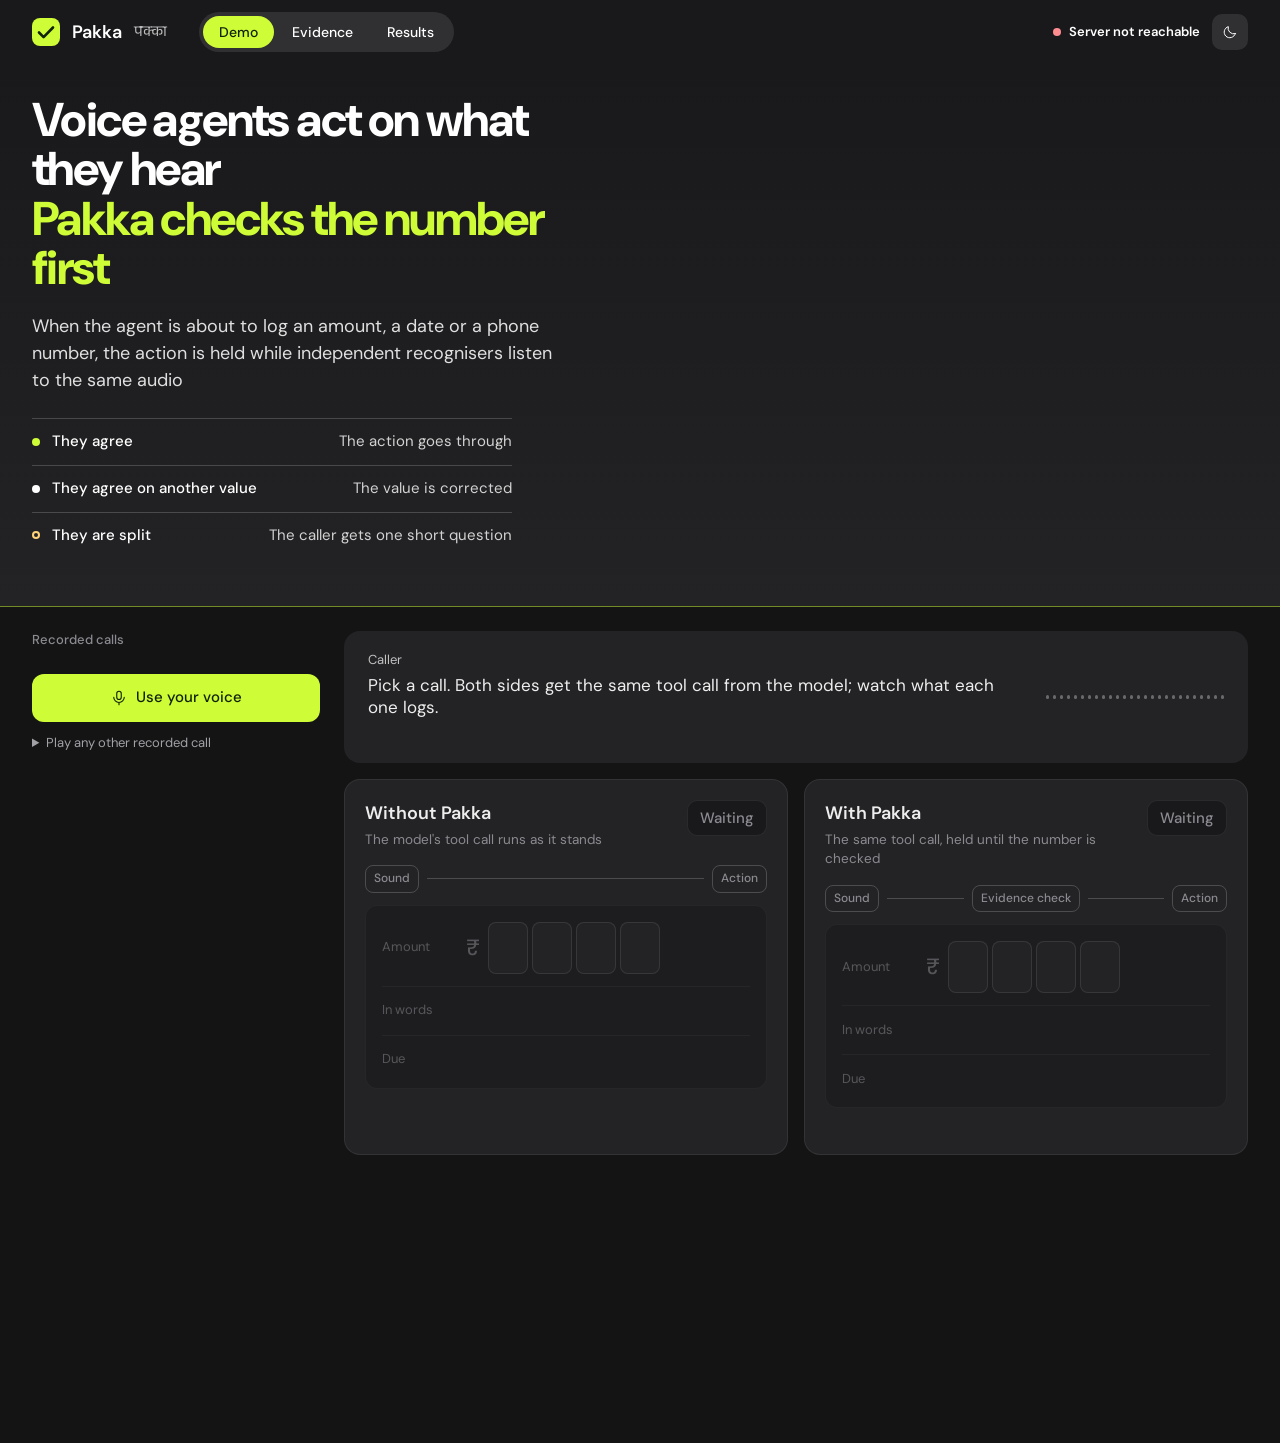
==== commit 236c4bbb: "chore: rename project from Pramaan to Pakka Pramaan was also the name of a separate security-triage " ====
--- a/ui/index.html
+++ b/ui/index.html
@@ -3,12 +3,12 @@
 <head>
 <meta charset="utf-8">
 <meta name="viewport" content="width=device-width, initial-scale=1">
-<title>Pramaan</title>
+<title>Pakka</title>
 <link rel="icon" href="data:,">
 <script>
   // Dark is the default, as in the Equal app. Set before first paint so a saved choice does not flash.
   let saved = null;
-  try { saved = localStorage.getItem('pramaan-theme'); } catch (e) { /* private mode */ }
+  try { saved = localStorage.getItem('pakka-theme'); } catch (e) { /* private mode */ }
   document.documentElement.dataset.theme = saved || 'dark';
 </script>
 <link rel="preconnect" href="https://fonts.googleapis.com">
@@ -21,7 +21,7 @@
   <div class="wrap bar-in">
     <div class="mark">
       <svg viewBox="0 0 28 28" aria-hidden="true"><rect width="28" height="28" rx="8" fill="var(--lime)"/><path d="M7 14.5l4.6 4.6L21 9.5" fill="none" stroke="var(--lime-ink)" stroke-width="2.6" stroke-linecap="round" stroke-linejoin="round"/></svg>
-      <b>Pramaan</b><span lang="hi">प्रमाण</span>
+      <b>Pakka</b><span lang="hi">पक्का</span>
     </div>
     <nav class="tabs" role="tablist" aria-label="Views">
       <button role="tab" aria-selected="true" data-view="demo">Demo</button>
@@ -45,7 +45,7 @@
   <section class="view on" id="demo">
     <div class="band"><div class="wrap hero">
       <div class="pitch">
-        <h1>Voice agents act on what they hear <em>Pramaan checks the number first</em></h1>
+        <h1>Voice agents act on what they hear <em>Pakka checks the number first</em></h1>
         <p class="lede">When the agent is about to log an amount, a date or a phone number, the action is held while independent recognisers listen to the same audio</p>
         <ul class="outcomes">
           <li><b>They agree</b><span>The action goes through</span></li>
@@ -57,17 +57,17 @@
       <section class="score" id="ba" hidden aria-labelledby="scoreTitle">
         <div class="score-head">
           <h2 id="scoreTitle">Across <span id="scoreN"></span> recorded calls</h2>
-          <div class="seg" id="baPick" role="group" aria-label="Compare Pramaan against"></div>
+          <div class="seg" id="baPick" role="group" aria-label="Compare Pakka against"></div>
         </div>
         <div class="score-grid">
           <div class="side">
-            <p class="lab" id="baLab">Without Pramaan</p>
+            <p class="lab" id="baLab">Without Pakka</p>
             <p class="big bad" id="baBefore"></p>
             <p class="sm" id="baBeforeText"></p>
             <div class="dots" id="baBeforeDots" role="img"></div>
           </div>
           <div class="side ours">
-            <p class="lab">With Pramaan</p>
+            <p class="lab">With Pakka</p>
             <p class="big good" id="baAfter"></p>
             <p class="sm" id="baAfterText"></p>
             <div class="dots" id="baAfterDots" role="img"></div>
@@ -109,7 +109,7 @@
         <div class="pair">
           <article class="agent" id="agentL">
             <header>
-              <h2>Without Pramaan</h2>
+              <h2>Without Pakka</h2>
               <p>The model's tool call runs as it stands</p>
             </header>
             <div class="stamp" id="stampL"><b id="stampLt">Waiting</b><span id="stampLs"></span></div>
@@ -128,7 +128,7 @@
 
           <article class="agent guarded" id="agentR">
             <header>
-              <h2>With Pramaan</h2>
+              <h2>With Pakka</h2>
               <p>The same tool call, held until the number is checked</p>
             </header>
             <div class="stamp" id="stampR"><b id="stampRt">Waiting</b><span id="stampRs"></span></div>
@@ -212,8 +212,8 @@
           <div class="panel" id="qBox" hidden><h2>After the caller was asked</h2><div class="tiles" id="qOut"></div><p class="lede" id="qNote"></p></div>
         </div>
         <div class="sub">
-          <div class="panel"><h2>Against asking when two transcribers disagree</h2><table><thead><tr><th>Baseline</th><th class="n">Its result</th><th class="n">Pramaan, no more questions</th><th class="n">Pramaan, no more errors</th></tr></thead><tbody id="matched"></tbody></table><p class="lede">Read off Pramaan's curve after the fact, not certified operating points.</p></div>
-          <div class="panel"><h2>By language, and if a vendor is down</h2><table><thead><tr><th>Slice</th><th class="n">Calls</th><th class="n">Sarvam baseline wrong / asked</th><th class="n">Pramaan wrong / asked</th></tr></thead><tbody id="slices"></tbody></table><p class="lede" id="costLine"></p></div>
+          <div class="panel"><h2>Against asking when two transcribers disagree</h2><table><thead><tr><th>Baseline</th><th class="n">Its result</th><th class="n">Pakka, no more questions</th><th class="n">Pakka, no more errors</th></tr></thead><tbody id="matched"></tbody></table><p class="lede">Read off Pakka's curve after the fact, not certified operating points.</p></div>
+          <div class="panel"><h2>By language, and if a vendor is down</h2><table><thead><tr><th>Slice</th><th class="n">Calls</th><th class="n">Sarvam baseline wrong / asked</th><th class="n">Pakka wrong / asked</th></tr></thead><tbody id="slices"></tbody></table><p class="lede" id="costLine"></p></div>
         </div>
       </div>
     </div>
--- a/ui/app.css
+++ b/ui/app.css
@@ -1,279 +1,415 @@
-/* Direction: a bank counter. The amount is written in figures and in words, and the two must agree.
-   Surfaces stay neutral; red ink appears only on the part in doubt. */
+/* Direction: Equal's own language. Dark is the Equal app: graphite surfaces, lime as the one accent.
+   Light is Equal's web pages: a sky-blue band with lime on it, white cards on pale blue.
+   Red marks a wrong value, green a checked one, amber a question; nothing else uses them. */
 :root {
-  --paper: #F1F2F0;
-  --surface: #F9F9F8;
-  --raised: #FFFFFF;
-  --ink: #171A1F;
-  --ink-2: #4A515D;
-  --ink-3: #7A828F;
-  --line: rgba(23, 26, 31, .10);
-  --line-strong: rgba(23, 26, 31, .22);
-  --doubt: #B3261C;
-  --doubt-wash: #F8E8E5;
+  --band: #0b5cbb;
+  --band-deep: #0154af;
+  --band-line: transparent;
+  --fill: #0b64c8;
+  --fill-hover: #0154af;
+  --on-fill: #fff;
+  --lime: #cefc36;
+  --lime-ink: #10230a;
+  --paper: #f3f7fc;
+  --surface: #f6f9fd;
+  --raised: #ffffff;
+  --ink: #0d1726;
+  --ink-2: #414d61;
+  --ink-3: #5a6577;
+  --line: rgba(13, 23, 38, .09);
+  --line-strong: rgba(13, 23, 38, .2);
+  --brand: #0b64c8;
+  --brand-wash: #e9f3fe;
+  --doubt: #d42b35;
+  --doubt-wash: #fdecec;
+  --ok: #0a7f37;
+  --ok-wash: #e5f6eb;
+  --ask: #a15a00;
+  --ask-wash: #fff2d6;
+  --dot: #d5deea;
+  --on-signal: #fff;
+  --lift: 0 1px 2px rgba(13, 23, 38, .05), 0 8px 20px -16px rgba(13, 23, 38, .2);
+  --focus: var(--fill);
   --ease: cubic-bezier(.2, .7, .2, 1);
-  --font: "Anek Devanagari", "Noto Sans Devanagari", system-ui, sans-serif;
+  --font: "DM Sans", "Anek Devanagari", "Noto Sans Devanagari", -apple-system, "Segoe UI", Roboto, sans-serif;
+}
+:root[data-theme="dark"] {
+  color-scheme: dark;
+  --band: #232325;
+  --band-deep: #19191b;
+  --band-line: rgba(206, 252, 54, .5);
+  --fill: #cefc36;
+  --fill-hover: #bdea2c;
+  --on-fill: #10230a;
+  --paper: #141415;
+  --surface: #19191b;
+  --raised: #232325;
+  --ink: #ededed;
+  --ink-2: #a1a1a6;
+  --ink-3: #8a8a90;
+  --line: rgba(237, 237, 237, .08);
+  --line-strong: rgba(237, 237, 237, .2);
+  --brand: #cefc36;
+  --brand-wash: rgba(206, 252, 54, .1);
+  --doubt: #f0666b;
+  --doubt-wash: rgba(240, 102, 107, .14);
+  --ok: #4cc38a;
+  --ok-wash: rgba(76, 195, 138, .13);
+  --ask: #f0b657;
+  --ask-wash: rgba(240, 182, 87, .14);
+  --dot: rgba(237, 237, 237, .15);
+  --on-signal: #141415;
+  --lift: none;
 }
 * { box-sizing: border-box; }
 html { background: var(--paper); }
 body {
-  margin: 0; color: var(--ink); font-family: var(--font); font-size: 16px; line-height: 1.45;
-  font-variation-settings: "wdth" 100; font-variant-numeric: tabular-nums; -webkit-font-smoothing: antialiased;
+  margin: 0; background: var(--paper); color: var(--ink); font-family: var(--font); font-size: 16px; line-height: 1.45;
+  font-variant-numeric: tabular-nums; -webkit-font-smoothing: antialiased;
 }
 button { font: inherit; color: inherit; }
-:focus-visible { outline: 2px solid var(--ink); outline-offset: 2px; border-radius: 6px; }
-
-.shell { max-width: 1440px; margin: 0 auto; padding: 0 32px 48px; }
-
-.bar { display: flex; align-items: center; gap: 32px; height: 64px; border-bottom: 1px solid var(--line); }
-.mark { display: flex; align-items: baseline; gap: 10px; font-weight: 500; font-size: 20px; letter-spacing: 0; }
-.mark span { font-size: 15px; color: var(--ink-3); font-weight: 400; }
-.tabs { display: flex; gap: 4px; }
-.tabs button {
-  height: 36px; padding: 0 14px; border: 0; background: none; border-radius: 8px; color: var(--ink-2); cursor: pointer;
-  transition: background-color .15s var(--ease), color .15s var(--ease);
-}
-.tabs button:hover { background: rgba(23, 26, 31, .05); }
-.sets { margin-bottom: 16px; }
-#overview h1 { max-width: 34ch; font-size: 34px; line-height: 1.15; }
-#goLive { margin-top: 8px; }
-.ba { display: grid; grid-template-columns: 1fr 1fr; gap: 24px; margin-top: 32px; }
-.ba h2 { margin: 8px 0 0; }
-.ba .tag { font-size: 13px; letter-spacing: .08em; text-transform: uppercase; color: var(--ink-3); }
-.ba .big { font-size: 88px; line-height: 1; font-weight: 500; font-variation-settings: "wdth" 112; margin: 16px 0 8px; }
-.ba .big.bad { color: var(--doubt); }
-.ba .big small { font-size: 20px; color: var(--ink-3); font-weight: 400; margin-left: 8px; }
-.ba p { margin: 0 0 20px; color: var(--ink-2); min-height: 3em; }
-.ba .dots { grid-template-columns: repeat(20, 1fr); gap: 6px; max-width: 420px; }
-.ba .after { box-shadow: inset 0 0 0 1.5px var(--ink); }
-.flow { margin-top: 24px; }
-h2.sec { margin: 48px 0 0; font-size: 24px; font-weight: 500; }
-.cards { display: grid; grid-template-columns: repeat(4, 1fr); gap: 16px; margin-top: 20px; }
-.card { background: var(--raised); border: 1px solid var(--line); border-radius: 14px; padding: 20px; display: flex; flex-direction: column; gap: 12px; }
-.card h3 { margin: 0; font-size: 17px; font-weight: 500; }
-.card .said { font-size: 16px; color: var(--ink-2); margin: 0; padding: 0; background: none; border: 0; display: block; }
-.card dl { margin: 0; display: grid; grid-template-columns: auto 1fr; gap: 4px 12px; font-size: 15px; }
-.card dt { color: var(--ink-3); }
-.card dd { margin: 0; }
-.card dd.bad { color: var(--doubt); text-decoration: line-through; text-decoration-thickness: 1px; }
-.card .why { font-size: 14px; color: var(--ink-3); margin: 0; flex: 1; }
-.card button { align-self: flex-start; }
-@media (max-width: 1100px) { .cards { grid-template-columns: 1fr 1fr; } }
-@media (max-width: 720px) { .ba, .cards { grid-template-columns: 1fr; } .ba .big { font-size: 64px; } }
+:focus-visible { outline: 2px solid var(--focus); outline-offset: 2px; }
+h1, h2, h3, p { margin: 0; }
+/* Heavy display type is Equal's; it is kept for the page headline and the headline figures only. */
+h1 { font-size: 32px; line-height: 1.1; font-weight: 800; letter-spacing: -.8px; }
+h2 { font-size: 16px; font-weight: 600; }
+.lede { margin-top: 8px; color: var(--ink-2); max-width: 68ch; }
+.sr { position: absolute; width: 1px; height: 1px; overflow: hidden; clip: rect(0 0 0 0); }
+.bad { color: var(--doubt); }
+.late { color: var(--ink-3); }
+code { font-size: .92em; padding: 0 4px; border-radius: 4px; background: var(--brand-wash); }
+.wrap { max-width: 1360px; margin: 0 auto; padding-left: 32px; padding-right: 32px; }
+
+/* ---------- top bar */
+.bar { position: sticky; top: 0; z-index: 10; --focus: var(--lime); color: #fff; background: var(--band-deep); }
+.bar-in { display: flex; align-items: center; gap: 32px; height: 64px; }
+.mark { display: flex; align-items: center; gap: 12px; }
+.mark svg { width: 28px; height: 28px; }
+.mark b { font-size: 18px; font-weight: 600; }
+.mark span { font-size: 15px; color: rgba(255, 255, 255, .72); }
+.tabs { display: flex; gap: 2px; padding: 4px; border-radius: 20px; background: rgba(255, 255, 255, .1); }
+.tabs button { height: 32px; padding: 0 16px; border: 0; border-radius: 16px; background: none; color: #fff; font-size: 14px; font-weight: 500;
+  cursor: pointer; transition: background-color .15s var(--ease), color .15s var(--ease); }
+.tabs button:hover { background: rgba(255, 255, 255, .12); }
+.tabs button[aria-selected="true"] { background: var(--lime); color: var(--lime-ink); }
+.bar-end { margin-left: auto; display: flex; align-items: center; gap: 12px; }
+.chip { display: inline-flex; align-items: center; gap: 8px; font-size: 13px; color: rgba(255, 255, 255, .86); }
+.chip i { width: 8px; height: 8px; border-radius: 50%; background: rgba(255, 255, 255, .5); }
+.chip.ok i { background: var(--lime); }
+.chip.bad { color: #fff; font-weight: 600; }
+.chip.bad i { background: #ff8c90; }
+.icon-btn { width: 36px; height: 36px; display: grid; place-items: center; border: 0; border-radius: 10px; cursor: pointer; background: rgba(255, 255, 255, .1); color: #fff;
+  transition: background-color .15s var(--ease); }
+.icon-btn:hover { background: rgba(255, 255, 255, .18); }
+.icon-btn svg { width: 16px; height: 16px; }
+.icon-btn .moon, [data-theme="dark"] .icon-btn .sun { display: none; }
+[data-theme="dark"] .icon-btn .moon { display: block; }
+.banner { display: none; padding: 12px 32px; text-align: center; background: var(--doubt-wash); color: var(--doubt); font-size: 14px; font-weight: 500; }
+.banner.on { display: block; }
+
+/* ---------- the band that opens every view; in the dark theme it ends on the app's lime hairline */
+.view { display: none; }
+.view.on { display: block; }
+.band { color: #fff; --focus: var(--lime); background: linear-gradient(var(--band-deep), var(--band)); border-bottom: 1px solid var(--band-line); }
+.band.slim > .wrap { padding-top: 24px; padding-bottom: 32px; }
+.band .lede { color: rgba(255, 255, 255, .86); }
+.body { padding-top: 24px; padding-bottom: 64px; }
+
+.hero { display: grid; grid-template-columns: minmax(0, 5fr) minmax(0, 6fr); gap: 48px; align-items: center; padding-top: 32px; padding-bottom: 48px; }
+.pitch h1 { font-size: clamp(34px, 3.7vw, 54px); line-height: 1.04; letter-spacing: -1.6px; }
+.pitch h1 em { display: block; font-style: normal; color: var(--lime); }
+.pitch .lede { margin-top: 20px; font-size: 18px; line-height: 1.5; max-width: 46ch; }
+.outcomes { margin: 24px 0 0; padding: 0; list-style: none; max-width: 480px; font-size: 15px; }
+.outcomes li { display: grid; grid-template-columns: 8px minmax(0, 1fr) auto; align-items: center; gap: 12px; padding: 12px 0; border-top: 1px solid rgba(255, 255, 255, .18); }
+.outcomes li::before { content: ""; width: 8px; height: 8px; border-radius: 50%; background: var(--lime); }
+.outcomes li.o-fix::before { background: #fff; }
+.outcomes li.o-ask::before { background: none; box-shadow: inset 0 0 0 2px #ffd27a; }
+.outcomes b { font-weight: 500; }
+.outcomes span { color: rgba(255, 255, 255, .8); }
+
+/* ---------- the headline comparison */
+.score { padding: 24px; border-radius: 20px; background: var(--raised); color: var(--ink); --focus: var(--fill); border: 1px solid var(--line);
+  box-shadow: 0 12px 32px -20px rgba(0, 0, 0, .45); }
+.score-head { display: flex; align-items: center; justify-content: space-between; gap: 12px 20px; flex-wrap: wrap; }
+.score-head h2 { font-size: 18px; }
+.seg { display: flex; flex-wrap: wrap; gap: 8px; }
+.seg button { height: 32px; padding: 0 12px; border-radius: 8px; border: 1px solid var(--line-strong); background: none; color: var(--ink-2);
+  font-size: 13px; font-weight: 500; cursor: pointer; transition: background-color .15s var(--ease), border-color .15s var(--ease), color .15s var(--ease); }
+.seg button:hover { border-color: var(--brand); color: var(--ink); }
+.seg button[aria-pressed="true"] { background: var(--fill); border-color: var(--fill); color: var(--on-fill); }
+.band .view-head .seg { margin-bottom: 16px; }
+.band .view-head .seg button { background: rgba(255, 255, 255, .1); border-color: transparent; color: #fff; }
+.band .view-head .seg button:hover { background: rgba(255, 255, 255, .18); }
+.band .view-head .seg button[aria-pressed="true"] { background: var(--lime); color: var(--lime-ink); }
+.score-grid { display: grid; grid-template-columns: 1fr 1fr; gap: 12px; margin-top: 16px; }
+.side { padding: 16px; border-radius: 12px; background: var(--surface); border: 1px solid var(--line); }
+.side .lab { font-size: 13px; font-weight: 500; color: var(--ink-3); min-height: 2.9em; }
+.side .big { margin: 4px 0 8px; font-size: clamp(44px, 4.4vw, 60px); line-height: 1; font-weight: 800; letter-spacing: -2.5px; }
+.side .big small { margin-left: 8px; font-size: 15px; font-weight: 500; letter-spacing: 0; color: var(--ink-3); }
+.side .big.bad { color: var(--doubt); }
+.side .big.good { color: var(--ok); }
+.side .sm { font-size: 13.5px; color: var(--ink-2); min-height: 4.4em; }
+.side .dots { grid-template-columns: repeat(25, 1fr); gap: 4px; margin-top: 12px; }
+.dots { display: grid; grid-template-columns: repeat(50, 1fr); gap: 4px; max-width: 760px; }
+.dots i { aspect-ratio: 1; border-radius: 50%; background: var(--dot); }
+.dots i.w { background: var(--doubt); }
+.dots i.q { background: none; box-shadow: inset 0 0 0 1.5px var(--ask); }
+.legend { display: flex; flex-wrap: wrap; gap: 8px 20px; margin-top: 16px; font-size: 13px; color: var(--ink-2); }
+.legend span { display: inline-flex; align-items: center; gap: 8px; }
+.legend i { width: 8px; height: 8px; border-radius: 50%; background: var(--dot); }
+.legend i.w { background: var(--doubt); }
+.legend i.q { background: none; box-shadow: inset 0 0 0 1.5px var(--ask); }
+.fine { margin-top: 12px; font-size: 12.5px; line-height: 1.5; color: var(--ink-3); }
+
+/* ---------- demo: call list on the left, the call itself on the right */
+.console { display: grid; grid-template-columns: 288px minmax(0, 1fr); gap: 24px; align-items: start; padding-top: 24px; padding-bottom: 64px; scroll-margin-top: 64px;
+  min-height: calc(100vh - 64px); }
+.rail { display: grid; gap: 12px; }
+.rail h2 { font-size: 13px; font-weight: 500; color: var(--ink-3); }
+.calls { display: grid; gap: 8px; }
+.call { display: grid; grid-template-columns: 32px minmax(0, 1fr); column-gap: 12px; align-items: center; text-align: left; padding: 12px 16px; border-radius: 12px;
+  border: 1px solid var(--line); background: var(--raised); cursor: pointer;
+  transition: border-color .15s var(--ease), background-color .15s var(--ease), transform .1s var(--ease); }
+.call .play { grid-row: span 2; width: 32px; height: 32px; display: grid; place-items: center; border-radius: 50%; background: var(--brand-wash); color: var(--brand); }
+.call .play svg { width: 12px; height: 12px; margin-left: 2px; }
+.call b { font-size: 15px; font-weight: 500; line-height: 1.3; }
+.call span { font-size: 13px; color: var(--ink-3); }
+.call:hover { border-color: var(--brand); }
+.call:active { transform: scale(.99); }
+.call[aria-pressed="true"] { background: var(--fill); border-color: var(--fill); color: var(--on-fill); }
+.call[aria-pressed="true"] span { color: color-mix(in srgb, var(--on-fill) 82%, transparent); }
+.call[aria-pressed="true"] .play { background: var(--on-fill); color: var(--fill); }
+.call:disabled { cursor: default; }
+.call:disabled:not([aria-pressed="true"]) { opacity: .5; }
+.mic { display: inline-flex; align-items: center; justify-content: center; gap: 8px; height: 48px; padding: 0 20px; border: 0; border-radius: 12px;
+  background: var(--fill); color: var(--on-fill); font-size: 15px; font-weight: 500; cursor: pointer;
+  transition: background-color .15s var(--ease), transform .1s var(--ease); }
+.mic:hover { background: var(--fill-hover); }
+.mic:active { transform: scale(.99); }
+.mic svg { width: 18px; height: 18px; }
+.mic.live, .mic.live:hover { background: var(--doubt); color: var(--on-signal); }
+.mic:disabled, .mic:disabled:hover { opacity: .5; cursor: default; transform: none; background: var(--fill); }
+.more { color: var(--ink-2); }
+.more summary { cursor: pointer; font-size: 13px; width: max-content; }
+.more .line { display: grid; gap: 8px; margin-top: 12px; }
+.ghost { height: 40px; padding: 0 16px; border-radius: 10px; border: 1px solid var(--line-strong); background: var(--raised); font-weight: 500; font-size: 14px; cursor: pointer;
+  transition: border-color .15s var(--ease); }
+.ghost:hover { border-color: var(--brand); }
+.ghost:disabled { opacity: .45; cursor: default; }
+select { font: inherit; font-size: 14px; color: inherit; height: 40px; width: 100%; padding: 0 12px; border-radius: 10px; border: 1px solid var(--line-strong); background: var(--raised); }
+
+/* What the caller said, with Equal's lime waveform. */
+.caller { display: grid; grid-template-columns: minmax(0, 1fr) auto; grid-template-areas: "who wave" "quote wave" "truth wave"; column-gap: 24px; row-gap: 4px;
+  align-items: center; padding: 20px 24px; border-radius: 16px; color: #fff; background: var(--band); }
+.who { grid-area: who; font-size: 13px; color: rgba(255, 255, 255, .72); }
+.quote { grid-area: quote; font-size: 24px; line-height: 1.3; font-weight: 600; }
+.quote.idle { font-size: 17px; font-weight: 400; color: rgba(255, 255, 255, .92); }
+.truth { grid-area: truth; font-size: 14px; color: rgba(255, 255, 255, .8); min-height: 1.45em; }
+.truth b { font-weight: 600; color: var(--lime); }
+.truth code { background: rgba(255, 255, 255, .16); }
+.wave { grid-area: wave; display: flex; align-items: center; gap: 4px; height: 44px; }
+.wave i { width: 3px; height: 4px; border-radius: 2px; background: rgba(255, 255, 255, .32); transition: height .08s linear; }
+.playing .wave i { background: var(--lime); }
+
+/* ---------- demo: the two agents */
+.pair { display: grid; grid-template-columns: minmax(0, 1fr) minmax(0, 1fr); gap: 16px; margin-top: 16px; align-items: stretch; }
+.agent { position: relative; display: grid; grid-template-columns: minmax(0, 1fr) auto; column-gap: 12px; align-content: start; padding: 20px; border-radius: 16px;
+  background: var(--raised); border: 1px solid var(--line); box-shadow: var(--lift); transition: border-color .3s var(--ease); }
+.agent > * { grid-column: 1 / -1; }
+.agent > header { grid-column: 1; }
+.agent > .stamp { grid-column: 2; grid-row: 1; }
+.agent h2 { font-size: 18px; }
+.agent header p { margin-top: 4px; font-size: 13.5px; color: var(--ink-3); }
+
+/* While the action is held, a light runs round the guarded card. It stops when the action is released. */
+@property --turn { syntax: "<angle>"; inherits: false; initial-value: 0deg; }
+.agent.guarded::after { content: ""; position: absolute; inset: -1px; padding: 2px; border-radius: inherit; pointer-events: none; opacity: 0;
+  background: conic-gradient(from var(--turn), transparent 0 70%, var(--brand) 100%);
+  -webkit-mask: linear-gradient(#000 0 0) content-box, linear-gradient(#000 0 0); -webkit-mask-composite: xor; mask-composite: exclude;
+  transition: opacity .3s var(--ease); }
+.agent.guarded:has(.stamp.wait)::after, .agent.guarded:has(.stamp.asked)::after { opacity: 1; animation: turn 1.8s linear infinite; }
+@keyframes turn { to { --turn: 360deg; } }
+.agent.is-right { border-color: color-mix(in srgb, var(--ok) 55%, transparent); }
+.agent.is-wrong { border-color: color-mix(in srgb, var(--doubt) 55%, transparent); }
+
+/* The verdict. Solid colour only once something has been acted on. */
+.stamp { align-self: start; display: grid; justify-items: end; gap: 2px; max-width: 192px; padding: 8px 12px; border-radius: 10px; text-align: right;
+  background: var(--surface); color: var(--ink-3); border: 1px solid var(--line); }
+.stamp b { font-size: 15px; line-height: 1.2; font-weight: 600; }
+.stamp span { font-size: 12px; line-height: 1.3; }
+.stamp span:empty { display: none; }
+.stamp.idle b { font-weight: 500; }
+.stamp.wait { background: var(--brand-wash); border-color: transparent; color: var(--brand); }
+.stamp.wrong { background: var(--doubt); border-color: var(--doubt); color: var(--on-signal); }
+.stamp.right { background: var(--ok); border-color: var(--ok); color: var(--on-signal); }
+.stamp.asked { background: var(--ask-wash); border-color: transparent; color: var(--ask); }
+.stamp.same { color: var(--ink-2); }
+.stamp.press { animation: press .25s var(--ease) both; }
+@keyframes press { from { opacity: 0; transform: scale(1.06); } }
+
+/* Where the action goes on its way out: straight through, or through the check. */
+.flow { display: flex; align-items: center; gap: 8px; margin-top: 16px; font-size: 12px; font-weight: 500; color: var(--ink-3); }
+.flow span { padding: 4px 8px; border-radius: 8px; border: 1px solid var(--line-strong); white-space: nowrap;
+  transition: background-color .25s var(--ease), border-color .25s var(--ease), color .25s var(--ease); }
+.flow i { flex: 1; height: 1px; background: var(--line-strong); }
+.agent:has(.stamp.wait) .gate { background: var(--brand-wash); border-color: var(--brand); color: var(--brand); }
+.agent:has(.stamp.asked) .gate { background: var(--ask-wash); border-color: var(--ask); color: var(--ask); }
+.agent.is-right .gate { background: var(--ok-wash); border-color: var(--ok); color: var(--ok); }
+.agent.is-right .act { background: var(--ok); border-color: var(--ok); color: var(--on-signal); }
+.agent.is-wrong .act { background: var(--doubt); border-color: var(--doubt); color: var(--on-signal); }
+
+/* What the agent wrote down: one box per digit, so a doubt lands on the digit it is about. */
+.slip { margin: 12px 0 0; padding: 4px 16px; border-radius: 12px; border: 1px solid var(--line); background: var(--surface);
+  opacity: .5; transition: opacity .3s var(--ease), border-color .3s var(--ease); }
+.slip.live { opacity: 1; }
+.slip .row { display: grid; grid-template-columns: 72px minmax(0, 1fr); align-items: center; gap: 12px; padding: 12px 0; }
+.slip .row.off { display: none; }
+.slip .row:not(.off) ~ .row:not(.off) { border-top: 1px solid var(--line); }
+.slip dt { font-size: 13px; color: var(--ink-3); }
+.slip dd { margin: 0; min-height: 24px; }
+.cells { display: flex; align-items: stretch; gap: 4px; flex-wrap: wrap; }
+.cells .rs { align-self: center; margin-right: 4px; font-size: 22px; font-weight: 500; color: var(--ink-3); }
+.cell { position: relative; width: 40px; height: 52px; display: grid; place-items: center; border-radius: 8px; background: var(--raised);
+  border: 1px solid var(--line-strong); font-size: 28px; line-height: 1; font-weight: 600;
+  transition: background-color .25s var(--ease), border-color .25s var(--ease), color .25s var(--ease); }
+.cell.gap { width: 8px; border: 0; background: none; font-size: 22px; font-weight: 400; color: var(--ink-3); }
+.cell.empty { color: transparent; }
+.cell.doubt { background: var(--doubt-wash); border-color: var(--doubt); color: var(--doubt); }
+.cell.doubt::after { content: attr(data-alt); position: absolute; right: 4px; top: 4px; font-size: 11px; font-weight: 600; }
+.agent.is-right .cell:not(.empty):not(.gap) { border-color: color-mix(in srgb, var(--ok) 55%, transparent); }
+.cells.phone { flex-wrap: nowrap; gap: 2px; }
+.cells.phone .cell { flex: 1 1 0; min-width: 0; max-width: 36px; width: auto; height: 44px; font-size: 20px; }
+.cells.phone .cell.doubt::after { font-size: 10px; right: 2px; top: 2px; }
+.words, .day { font-size: 16px; font-weight: 500; }
+.words.doubt, .day.bad { color: var(--doubt); }
+.missing { align-self: center; padding: 4px 12px; border: 1px dashed var(--doubt); border-radius: 8px; color: var(--doubt); font-size: 15px; font-weight: 500; background: var(--doubt-wash); }
+
+.agent .note { display: none; margin-top: 16px; color: var(--ink-2); max-width: 58ch; font-size: 14.5px; }
+.agent .note.on { display: block; }
+.agent .note strong { font-weight: 600; color: var(--ink); }
+.status { margin-top: 8px; font-size: 12.5px; color: var(--ink-3); min-height: 1.4em; }
+
+.ask { display: none; margin-top: 16px; gap: 8px; }
+.ask.on { display: grid; }
+.ask p { padding: 8px 12px; border-radius: 12px; max-width: 46ch; font-size: 15px; }
+.ask p[hidden] { display: none; }
+.ask b { font-weight: 400; }
+.ask .a { background: var(--ask-wash); border-bottom-left-radius: 4px; }
+.ask .c { justify-self: end; background: var(--surface); border: 1px solid var(--line-strong); border-bottom-right-radius: 4px; }
+.ask span { display: block; font-size: 12px; font-weight: 500; margin-bottom: 2px; }
+.ask .a span { color: var(--ask); }
+.ask .c span { color: var(--ink-3); }
+
+/* The recognisers' votes: why the right side can be trusted. */
+.checks { margin-top: 16px; }
+.checks h3 { margin-bottom: 8px; font-size: 13px; font-weight: 400; color: var(--ink-3); }
+.checks ul { margin: 0; padding: 0; list-style: none; display: flex; flex-wrap: wrap; gap: 8px; }
+.checks li { display: inline-flex; align-items: baseline; gap: 8px; padding: 4px 12px; border-radius: 8px; font-size: 13px;
+  background: var(--surface); border: 1px solid var(--line); color: var(--ink-2); }
+.checks li b { font-weight: 600; color: var(--ink); }
+.checks li.agree { background: var(--ok-wash); border-color: transparent; }
+.checks li.agree::before { content: "✓"; font-weight: 600; color: var(--ok); }
+.checks li.differ { background: var(--doubt-wash); border-color: transparent; }
+.checks li.differ::before { content: "≠"; font-weight: 600; color: var(--doubt); }
+.checks li.late { opacity: .55; }
+
+/* ---------- evidence */
+.cols { display: grid; grid-template-columns: minmax(0, 7fr) minmax(0, 5fr); gap: 20px; align-items: start; }
+.panel { padding: 24px; border-radius: 16px; background: var(--raised); border: 1px solid var(--line); box-shadow: var(--lift); }
+.panel .lede { font-size: 13.5px; color: var(--ink-3); }
+.gap-top { margin-top: 24px; }
+.empty-state { padding: 32px 24px; border: 1px dashed var(--line-strong); border-radius: 16px; color: var(--ink-2); background: var(--raised); }
+table { width: 100%; border-collapse: collapse; margin-top: 12px; font-size: 14.5px; }
+th { text-align: left; font-weight: 400; font-size: 12.5px; color: var(--ink-3); padding: 0 12px 8px 0; border-bottom: 1px solid var(--line); }
+td { padding: 12px 12px 12px 0; border-bottom: 1px solid var(--line); vertical-align: baseline; }
+tr:last-child td { border-bottom: 0; }
+td.n, th.n { text-align: right; padding-left: 16px; padding-right: 0; }
+td small { display: block; color: var(--ink-3); font-size: 12.5px; }
+.heard { font-size: 16px; font-weight: 600; }
+.fall { --lab: 152px; --f: .75; margin-top: 16px; position: relative; padding-bottom: 28px; }
+.fall .lane, .axis { display: grid; grid-template-columns: var(--lab) 1fr; gap: 12px; }
+.axis { --lab: 152px; margin-top: 4px; font-size: 12.5px; color: var(--ink-3); }
+.axis div { display: flex; justify-content: space-between; }
+.fall .lane { align-items: center; height: 32px; }
+.fall .lane span { font-size: 13.5px; color: var(--ink-2); white-space: nowrap; overflow: hidden; text-overflow: ellipsis; }
+.track { position: relative; height: 8px; border-radius: 4px; background: var(--surface); }
+.track b { position: absolute; top: 0; height: 8px; border-radius: 4px; background: var(--ink-3); }
+.track b.self { background: var(--doubt); }
+.track b.late { background: none; box-shadow: inset 0 0 0 1px var(--line-strong);
+  background-image: repeating-linear-gradient(135deg, var(--line-strong) 0 1px, transparent 1px 5px); }
+.deadline { position: absolute; top: 0; bottom: 20px; width: 0; border-left: 1px dashed var(--doubt);
+  left: calc(var(--lab) + 12px + (100% - var(--lab) - 12px) * var(--f)); }
+.deadline em { position: absolute; bottom: -24px; left: -64px; width: 128px; text-align: center; font-style: normal; font-size: 12.5px; font-weight: 500; color: var(--doubt); }
+.kv { margin: 20px 0 0; display: grid; grid-template-columns: auto 1fr; gap: 8px 16px; font-size: 14px; }
+.kv dt { color: var(--ink-3); }
+.kv dd { margin: 0; overflow-wrap: anywhere; }
+.steps { margin: 12px 0 0; padding: 0; list-style: none; display: flex; flex-wrap: wrap; align-items: center; gap: 8px; font-size: 13px; font-weight: 500; color: var(--ink-2); }
+.steps li { padding: 4px 12px; border-radius: 8px; background: var(--surface); border: 1px solid var(--line); }
+.steps li + li { margin-left: 16px; position: relative; }
+.steps li + li::before { content: ""; position: absolute; left: -21px; top: 50%; width: 16px; height: 1px; background: var(--line-strong); }
+.steps li.voided { background: var(--doubt-wash); border-color: transparent; color: var(--doubt); }
+
+/* ---------- results */
+.arms { padding: 8px 24px; border-radius: 16px; background: var(--raised); border: 1px solid var(--line); box-shadow: var(--lift); }
+.arm { display: grid; grid-template-columns: 240px 1fr 112px 128px; align-items: center; gap: 24px; padding: 16px 0; border-bottom: 1px solid var(--line); }
+.arm:last-child { border-bottom: 0; }
+.arm.head { padding: 12px 0 8px; font-size: 12.5px; color: var(--ink-3); }
+.arm h3 { font-size: 15px; font-weight: 500; }
+.arm p { margin-top: 4px; font-size: 13px; color: var(--ink-3); }
+.arm.ours { margin: 0 -24px; padding-left: 24px; padding-right: 24px; background: var(--brand-wash); }
+.arm.ours h3 { font-weight: 600; color: var(--brand); }
+.arm.ours:last-child { border-radius: 0 0 16px 16px; }
+.fig { text-align: right; font-size: 24px; font-weight: 600; line-height: 1; }
+.fig small { font-size: 13px; font-weight: 400; color: var(--ink-3); margin-left: 4px; }
+.fig.bad { color: var(--doubt); }
+.fig.na { color: var(--ink-3); font-size: 13.5px; font-weight: 400; }
+.cert { margin-top: 20px; display: grid; grid-template-columns: auto 1fr; gap: 32px; align-items: center; padding: 24px; border-radius: 16px; color: #fff; background: var(--band); }
+.cert .big { font-size: 48px; line-height: 1; font-weight: 800; letter-spacing: -2px; color: var(--lime); }
+.cert p { color: rgba(255, 255, 255, .88); max-width: 74ch; font-size: 14.5px; }
+.cert p strong { color: #fff; font-weight: 600; }
+.curve { margin-top: 20px; }
+#curve svg { width: 100%; height: auto; display: block; margin-top: 12px; }
+.curve text { font-family: var(--font); font-size: 12px; fill: var(--ink-3); }
+.sub { margin-top: 20px; display: grid; grid-template-columns: repeat(auto-fit, minmax(380px, 1fr)); gap: 20px; }
 .tiles { display: flex; flex-wrap: wrap; gap: 24px; margin-top: 12px; }
 .tiles div { min-width: 96px; }
-.tiles b { display: block; font-size: 32px; line-height: 1.1; font-weight: 500; }
+.tiles b { display: block; font-size: 28px; line-height: 1.15; font-weight: 600; }
 .tiles b.bad { color: var(--doubt); }
-.tiles span { font-size: 14px; color: var(--ink-2); }
-.tabs button[aria-selected="true"], .tabs button[aria-pressed="true"] { background: var(--raised); color: var(--ink); box-shadow: inset 0 0 0 1px var(--line); }
-.sample { margin-left: auto; font-size: 14px; color: var(--ink-3); }
-
-.view { display: none; padding-top: 32px; }
-.view.on { display: block; }
-h1 { margin: 0; font-size: 28px; line-height: 1.2; font-weight: 500; font-variation-settings: "wdth" 96; }
-h2 { margin: 0; font-size: 18px; font-weight: 500; }
-.lede { margin: 8px 0 0; color: var(--ink-2); max-width: 64ch; }
-
-/* What the caller said */
-.said { display: grid; grid-template-columns: auto 1fr auto; align-items: center; gap: 24px; margin-top: 28px;
-  padding: 20px 24px; background: var(--surface); border: 1px solid var(--line); border-radius: 14px; }
-.play { display: inline-flex; align-items: center; gap: 10px; height: 44px; padding: 0 18px 0 14px; border: 0; border-radius: 10px;
-  background: var(--ink); color: #fff; cursor: pointer; transition: transform .1s var(--ease), background-color .15s var(--ease); }
-.play:hover { background: #2A2F38; }
-.play:active { transform: scale(.98); }
-.play svg { width: 18px; height: 18px; }
-.quote { font-size: 24px; line-height: 1.3; font-variation-settings: "wdth" 92; }
-.quote small { display: block; margin-top: 4px; font-size: 15px; color: var(--ink-3); font-variation-settings: "wdth" 100; }
-.wave { display: flex; align-items: center; gap: 3px; height: 40px; }
-.wave i { width: 3px; border-radius: 2px; background: var(--line-strong); }
-.playing .wave i { background: var(--ink-2); }
-
-/* The two agents */
-.pair { display: grid; grid-template-columns: minmax(0, 1fr) minmax(0, 1fr); gap: 24px; margin-top: 24px; align-items: start; }
-.agent { padding: 24px; background: var(--raised); border: 1px solid var(--line); border-radius: 14px; min-height: 468px; }
-.agent header { display: flex; justify-content: space-between; align-items: baseline; gap: 16px; }
-.agent header p { margin: 0; font-size: 15px; color: var(--ink-3); }
-.status { font-size: 15px; color: var(--ink-2); }
-.status b { font-weight: 500; color: var(--ink); }
-.status.held b { color: var(--doubt); }
-
-/* The slip: the one rich element. Boxed figures above, the same amount in words below. */
-.slip { margin-top: 20px; padding: 20px; border-radius: 10px; border: 1px solid var(--line-strong);
-  background:
-    repeating-linear-gradient(135deg, rgba(23,26,31,.028) 0 1px, transparent 1px 6px),
-    var(--surface);
-  opacity: .35; transition: opacity .3s var(--ease); }
-.slip.live { opacity: 1; }
-.row { display: grid; grid-template-columns: 108px 1fr; align-items: center; gap: 16px; }
-.row + .row { margin-top: 16px; padding-top: 16px; border-top: 1px dashed var(--line-strong); }
-.row dt { font-size: 15px; color: var(--ink-3); }
-.row dd { margin: 0; min-height: 28px; }
-.cells { display: flex; align-items: stretch; gap: 6px; }
-.cells .rs { align-self: center; margin-right: 6px; font-size: 28px; color: var(--ink-2); }
-.cell { position: relative; width: 52px; height: 68px; display: grid; place-items: center; background: var(--raised);
-  border: 1px solid var(--line-strong); border-radius: 6px; font-size: 44px; line-height: 1; font-weight: 500;
-  font-variation-settings: "wdth" 112; padding-top: 6px; transition: background-color .25s var(--ease), border-color .25s var(--ease), color .25s var(--ease); }
-.cell.gap { width: 10px; border: 0; background: none; font-size: 28px; color: var(--ink-3); }
-.cell.doubt { background: var(--doubt-wash); border-color: var(--doubt); color: var(--doubt); }
-.cell.doubt::after { content: attr(data-alt); position: absolute; right: 4px; top: 3px; font-size: 14px; font-weight: 400;
-  font-variation-settings: "wdth" 100; color: var(--doubt); opacity: .8; }
-.words { font-size: 20px; font-variation-settings: "wdth" 92; }
-.words.doubt { color: var(--doubt); }
-.day { font-size: 20px; font-variation-settings: "wdth" 92; }
-
-.note { margin: 20px 0 0; padding-left: 14px; border-left: 2px solid var(--line-strong); color: var(--ink-2); max-width: 52ch;
-  opacity: 0; transform: translateY(4px); transition: opacity .25s var(--ease), transform .25s var(--ease); }
-.note.on { opacity: 1; transform: none; }
-.note.red { border-color: var(--doubt); color: var(--ink); }
-.note strong { font-weight: 500; }
-.ask { margin: 20px 0 0; display: grid; gap: 8px; opacity: 0; transform: translateY(4px);
-  transition: opacity .25s var(--ease), transform .25s var(--ease); }
-.ask.on { opacity: 1; transform: none; }
-.ask p { margin: 0; padding: 12px 16px; border-radius: 10px; max-width: 46ch; }
-.ask .a { background: var(--paper); }
-.ask .c { justify-self: end; background: var(--ink); color: #fff; }
-.ask span { display: block; font-size: 14px; color: var(--ink-3); margin-bottom: 2px; }
-.ask .c span { color: rgba(255,255,255,.62); }
-
-/* Evidence */
-.cols { display: grid; grid-template-columns: minmax(0, 7fr) minmax(0, 5fr); gap: 24px; margin-top: 28px; align-items: start; }
-.panel { background: var(--raised); border: 1px solid var(--line); border-radius: 14px; padding: 24px; }
-table { width: 100%; border-collapse: collapse; margin-top: 16px; }
-th { text-align: left; font-weight: 400; font-size: 15px; color: var(--ink-3); padding: 0 12px 8px 0; border-bottom: 1px solid var(--line); }
-td { padding: 12px 12px 12px 0; border-bottom: 1px solid var(--line); vertical-align: baseline; }
-tr:last-child td { border-bottom: 0; }
-td.n, th.n { text-align: right; padding-right: 0; }
-td small { display: block; color: var(--ink-3); font-size: 14px; }
-.heard { font-size: 18px; font-weight: 500; }
-.bad { color: var(--doubt); }
-.late { color: var(--ink-3); }
-
-.fall { margin-top: 20px; position: relative; padding-bottom: 28px; }
-.fall .lane { display: grid; grid-template-columns: 148px 1fr; align-items: center; gap: 12px; height: 32px; }
-.fall .lane span { font-size: 15px; color: var(--ink-2); white-space: nowrap; }
-.track { position: relative; height: 12px; }
-.track b { position: absolute; top: 0; height: 12px; border-radius: 3px; background: var(--ink-2); }
-.track b.late { background: none; box-shadow: inset 0 0 0 1px var(--line-strong);
-  background-image: repeating-linear-gradient(135deg, var(--line-strong) 0 1px, transparent 1px 5px); }
-.deadline { position: absolute; top: 0; bottom: 20px; left: calc(160px + (100% - 160px) * .75); width: 0; border-left: 1px dashed var(--doubt); }
-.deadline em { position: absolute; bottom: -22px; left: -64px; width: 128px; text-align: center; font-style: normal; font-size: 14px; color: var(--doubt); }
-.axis { display: grid; grid-template-columns: 148px 1fr; gap: 12px; margin-top: 4px; font-size: 14px; color: var(--ink-3); }
-.axis div { display: flex; justify-content: space-between; }
-.kv { margin: 16px 0 0; display: grid; grid-template-columns: auto 1fr; gap: 8px 16px; font-size: 15px; }
-.kv dt { color: var(--ink-3); } .kv dd { margin: 0; overflow-wrap: anywhere; }
-
-/* Results */
-.arms { margin-top: 28px; background: var(--raised); border: 1px solid var(--line); border-radius: 14px; padding: 8px 24px; }
-.arm { display: grid; grid-template-columns: 232px 1fr 112px 112px; align-items: center; gap: 24px; padding: 16px 0; border-bottom: 1px solid var(--line); }
-.arm:last-child { border-bottom: 0; }
-.arm.head { padding: 12px 0 8px; font-size: 15px; color: var(--ink-3); }
-.arm h3 { margin: 0; font-size: 18px; font-weight: 500; }
-.arm p { margin: 2px 0 0; font-size: 15px; color: var(--ink-3); }
-.dots { display: grid; grid-template-columns: repeat(50, 1fr); gap: 4px; max-width: 760px; }
-.dots i { aspect-ratio: 1; border-radius: 50%; background: rgba(23,26,31,.13); }
-.dots i.w { background: var(--doubt); }
-.dots i.q { background: none; box-shadow: inset 0 0 0 1.5px var(--ink-2); }
-.fig { text-align: right; font-size: 28px; font-weight: 500; font-variation-settings: "wdth" 108; line-height: 1; }
-.fig small { font-size: 15px; font-weight: 400; color: var(--ink-3); margin-left: 2px; }
-.fig.bad { color: var(--doubt); }
-.arm.ours { margin: 0 -24px; padding-left: 24px; padding-right: 24px; background: var(--surface); border-radius: 0 0 14px 14px; }
-.legend { display: flex; gap: 24px; margin-top: 16px; font-size: 15px; color: var(--ink-2); }
-.legend span { display: inline-flex; align-items: center; gap: 8px; }
-.legend i { width: 10px; height: 10px; border-radius: 50%; background: rgba(23,26,31,.13); }
-.legend i.w { background: var(--doubt); } .legend i.q { background: none; box-shadow: inset 0 0 0 1.5px var(--ink-2); }
-.cert { margin-top: 24px; display: grid; grid-template-columns: auto 1fr; gap: 24px; align-items: center; padding: 20px 24px;
-  border: 1px solid var(--line-strong); border-radius: 10px;
-  background: repeating-linear-gradient(135deg, rgba(23,26,31,.028) 0 1px, transparent 1px 6px), var(--surface); }
-.cert .big { font-size: 44px; line-height: 1; font-weight: 500; font-variation-settings: "wdth" 112; }
-.cert p { margin: 0; color: var(--ink-2); max-width: 70ch; }
-.cert p strong { color: var(--ink); font-weight: 500; }
-
-@media (max-width: 960px) {
-  .shell { padding: 0 16px 32px; }
-  .bar { flex-wrap: wrap; height: auto; padding: 12px 0; gap: 12px; }
-  .sample { margin-left: 0; width: 100%; }
-  .said, .pair, .cols, .cert { grid-template-columns: 1fr; }
+.tiles span { font-size: 13px; color: var(--ink-2); }
+
+/* ---------- narrow screens */
+@media (max-width: 1080px) {
+  .hero { grid-template-columns: 1fr; gap: 32px; }
+  .console { grid-template-columns: 1fr; }
+  .calls { grid-template-columns: 1fr 1fr; }
+}
+@media (max-width: 820px) {
+  .wrap { padding-left: 16px; padding-right: 16px; }
+  .bar-in { flex-wrap: wrap; height: auto; padding-top: 12px; padding-bottom: 12px; gap: 12px 16px; }
+  .mark span, .chip span { display: none; }
+  .tabs { order: 3; width: 100%; }
+  .tabs button { flex: 1; padding: 0; }
+  .hero { padding-top: 20px; padding-bottom: 32px; }
+  .pitch h1 { font-size: 32px; letter-spacing: -1px; }
+  .outcomes li { grid-template-columns: 8px minmax(0, 1fr); }
+  .outcomes span { grid-column: 2; }
+  .score { padding: 16px; border-radius: 16px; }
+  .score-grid, .pair, .cols, .cert, .sub, .calls { grid-template-columns: minmax(0, 1fr); }
+  .side .lab, .side .sm { min-height: 0; }
+  .caller { grid-template-columns: 1fr; grid-template-areas: "who" "quote" "truth"; padding: 16px; }
   .wave { display: none; }
   .quote { font-size: 20px; }
-  .cell { width: 40px; height: 56px; font-size: 34px; }
-  .row { grid-template-columns: 1fr; gap: 6px; }
+  .agent { padding: 16px; }
+  .slip .row { grid-template-columns: 1fr; gap: 8px; }
+  .cell { width: 32px; height: 44px; font-size: 22px; }
+  .panel { padding: 16px; overflow-x: auto; }
+  .arms { padding: 8px 16px; }
   .arm { grid-template-columns: 1fr 1fr; gap: 12px; }
   .arm .dots { grid-column: 1 / -1; order: 3; grid-template-columns: repeat(25, 1fr); }
   .arm.head { display: none; }
-  .fall .lane, .axis { grid-template-columns: 104px 1fr; }
-  .deadline { left: calc(116px + (100% - 116px) * .75); }
-}
-@media (prefers-reduced-motion: reduce) { * { transition: none !important; } }
-
-/* ---- additions for the live app ---- */
-.chip { margin-left: auto; display: inline-flex; align-items: center; gap: 8px; font-size: 14px; color: var(--ink-3); }
-.chip i { width: 8px; height: 8px; border-radius: 50%; background: var(--ink-3); }
-.chip.ok i { background: #2E7D4F; }
-.chip.bad { color: var(--doubt); } .chip.bad i { background: var(--doubt); }
-.banner { display: none; margin-top: 16px; padding: 10px 16px; border: 1px solid var(--doubt); border-radius: 10px;
-  background: var(--doubt-wash); color: var(--doubt); font-weight: 500; }
-.banner.on { display: block; }
-.said { grid-template-columns: auto 1fr auto; }
-.controls { display: flex; flex-direction: column; gap: 10px; }
-.controls .line { display: flex; gap: 8px; align-items: center; flex-wrap: wrap; }
-.play.live { background: var(--doubt); }
-.ghost { height: 44px; padding: 0 14px; border-radius: 10px; border: 1px solid var(--line-strong); background: var(--raised); cursor: pointer; }
-.ghost:hover { background: var(--surface); }
-.ghost:disabled, .play:disabled { opacity: .45; cursor: default; }
-select { font: inherit; color: inherit; height: 44px; max-width: 220px; padding: 0 10px; border-radius: 10px;
-  border: 1px solid var(--line-strong); background: var(--raised); }
-label.sr { position: absolute; width: 1px; height: 1px; overflow: hidden; clip: rect(0 0 0 0); }
-.quote { min-width: 0; }
-.wave i { height: 4px; transition: height .08s linear; }
-.cells { flex-wrap: wrap; }
-.cells.phone .cell { width: 38px; height: 52px; font-size: 32px; }
-.cell.empty { color: transparent; }
-.row.off { display: none; }
-.agent { min-height: 420px; }
-.note { display: none; } .note.on { display: block; }
-.ask { display: none; } .ask.on { display: grid; }
-.ask p[hidden] { display: none; }
-.empty-state { margin-top: 28px; padding: 32px 24px; border: 1px dashed var(--line-strong); border-radius: 14px; color: var(--ink-2); }
-.track b.self { background: var(--doubt); }
-.deadline { left: 0; }
-.curve { margin-top: 24px; background: var(--raised); border: 1px solid var(--line); border-radius: 14px; padding: 24px; }
-.curve svg { width: 100%; height: auto; display: block; margin-top: 12px; }
-.curve text { font-family: var(--font); font-size: 13px; fill: var(--ink-3); }
-.sub { margin-top: 24px; display: grid; grid-template-columns: 1fr 1fr; gap: 24px; }
-.steps { margin: 12px 0 0; padding: 0; list-style: none; display: flex; flex-wrap: wrap; gap: 6px 4px; font-size: 15px; color: var(--ink-2); }
-.steps li + li::before { content: "→"; margin: 0 6px; color: var(--ink-3); }
-.steps li.voided { color: var(--doubt); }
-.fig.na { color: var(--ink-3); font-size: 18px; font-weight: 400; }
-.arm { grid-template-columns: 232px 1fr 112px 112px; }
-@media (max-width: 960px) {
-  .chip { margin-left: 0; }
-  .sub { grid-template-columns: 1fr; }
-  .cells.phone .cell { width: 27px; height: 40px; font-size: 22px; }
-  .cells.phone { gap: 3px; }
-  select { max-width: 100%; flex: 1; }
-  .agent { padding: 16px; min-height: 0; }
-  .panel { padding: 16px; overflow-x: auto; }
-  .arm { grid-template-columns: 1fr 1fr; }
-  .deadline { left: 0; }
-}
-.fall { --lab: 148px; --f: .75; }
-.fall .lane, .axis { grid-template-columns: var(--lab) 1fr; }
-.deadline { left: calc(var(--lab) + 12px + (100% - var(--lab) - 12px) * var(--f)); }
-.day.bad { color: var(--doubt); }
-@media (max-width: 960px) {
-  .fall { --lab: 104px; }
-  .fall .lane, .axis { grid-template-columns: var(--lab) 1fr; }
-  .deadline { left: calc(var(--lab) + 12px + (100% - var(--lab) - 12px) * var(--f)); }
-  .axis { --lab: 104px; }
-}
-.axis { --lab: 148px; }
-.row + .row { margin-top: 0; padding-top: 0; border-top: 0; }
-.row:not(.off) ~ .row:not(.off) { margin-top: 16px; padding-top: 16px; border-top: 1px dashed var(--line-strong); }
-.cells.phone { flex-wrap: nowrap; }
-@media (max-width: 960px) {
-  .said { grid-template-columns: 1fr; gap: 16px; }
-  .cells.phone { gap: 3px; }
-  .cells.phone .cell { flex: 1 1 0; min-width: 0; max-width: 30px; width: auto; height: 40px; font-size: 22px; }
-  .cells.phone .cell.doubt::after { font-size: 11px; right: 2px; top: 1px; }
-  .slip { padding: 14px; }
-}
+  .arm.ours { margin: 0 -16px; padding-left: 16px; padding-right: 16px; }
+  .fall, .axis { --lab: 104px; }
+}
+@media (prefers-reduced-motion: reduce) {
+  *, *::before, *::after { transition: none !important; animation: none !important; }
+}
